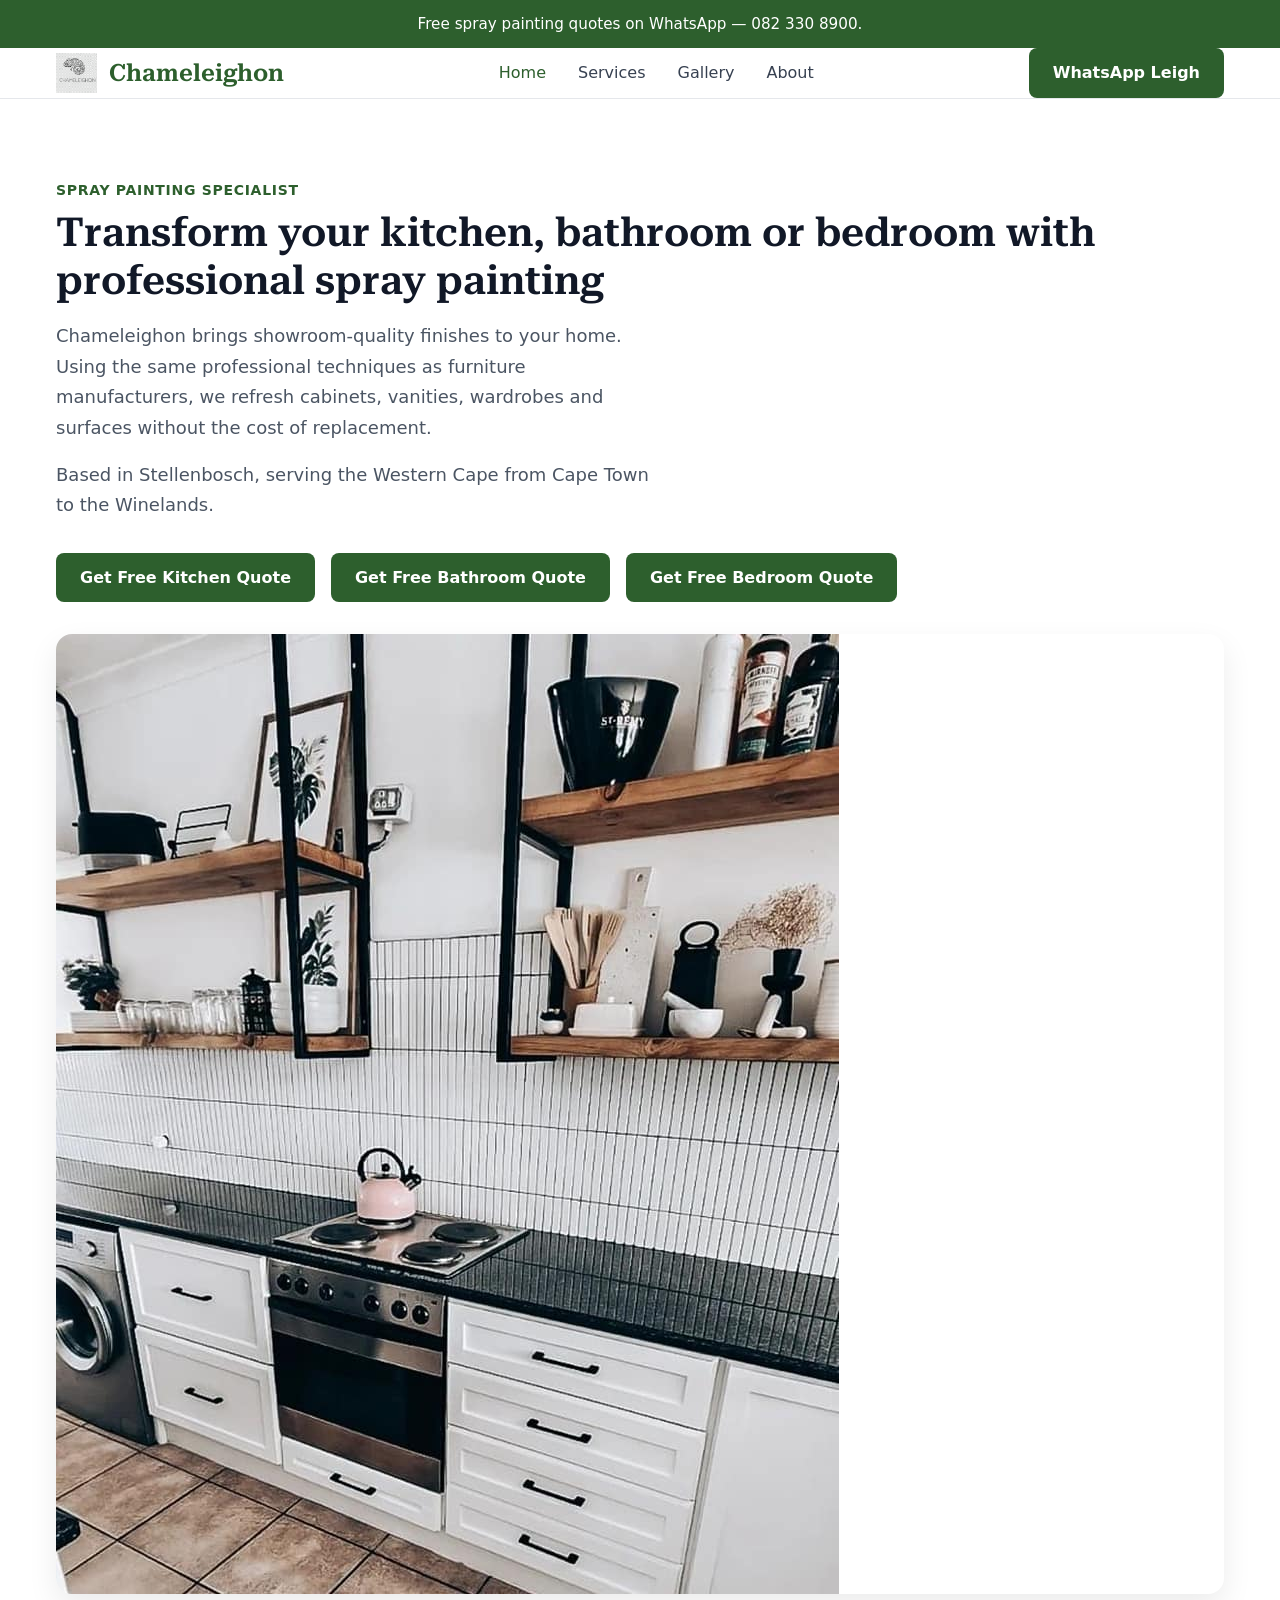
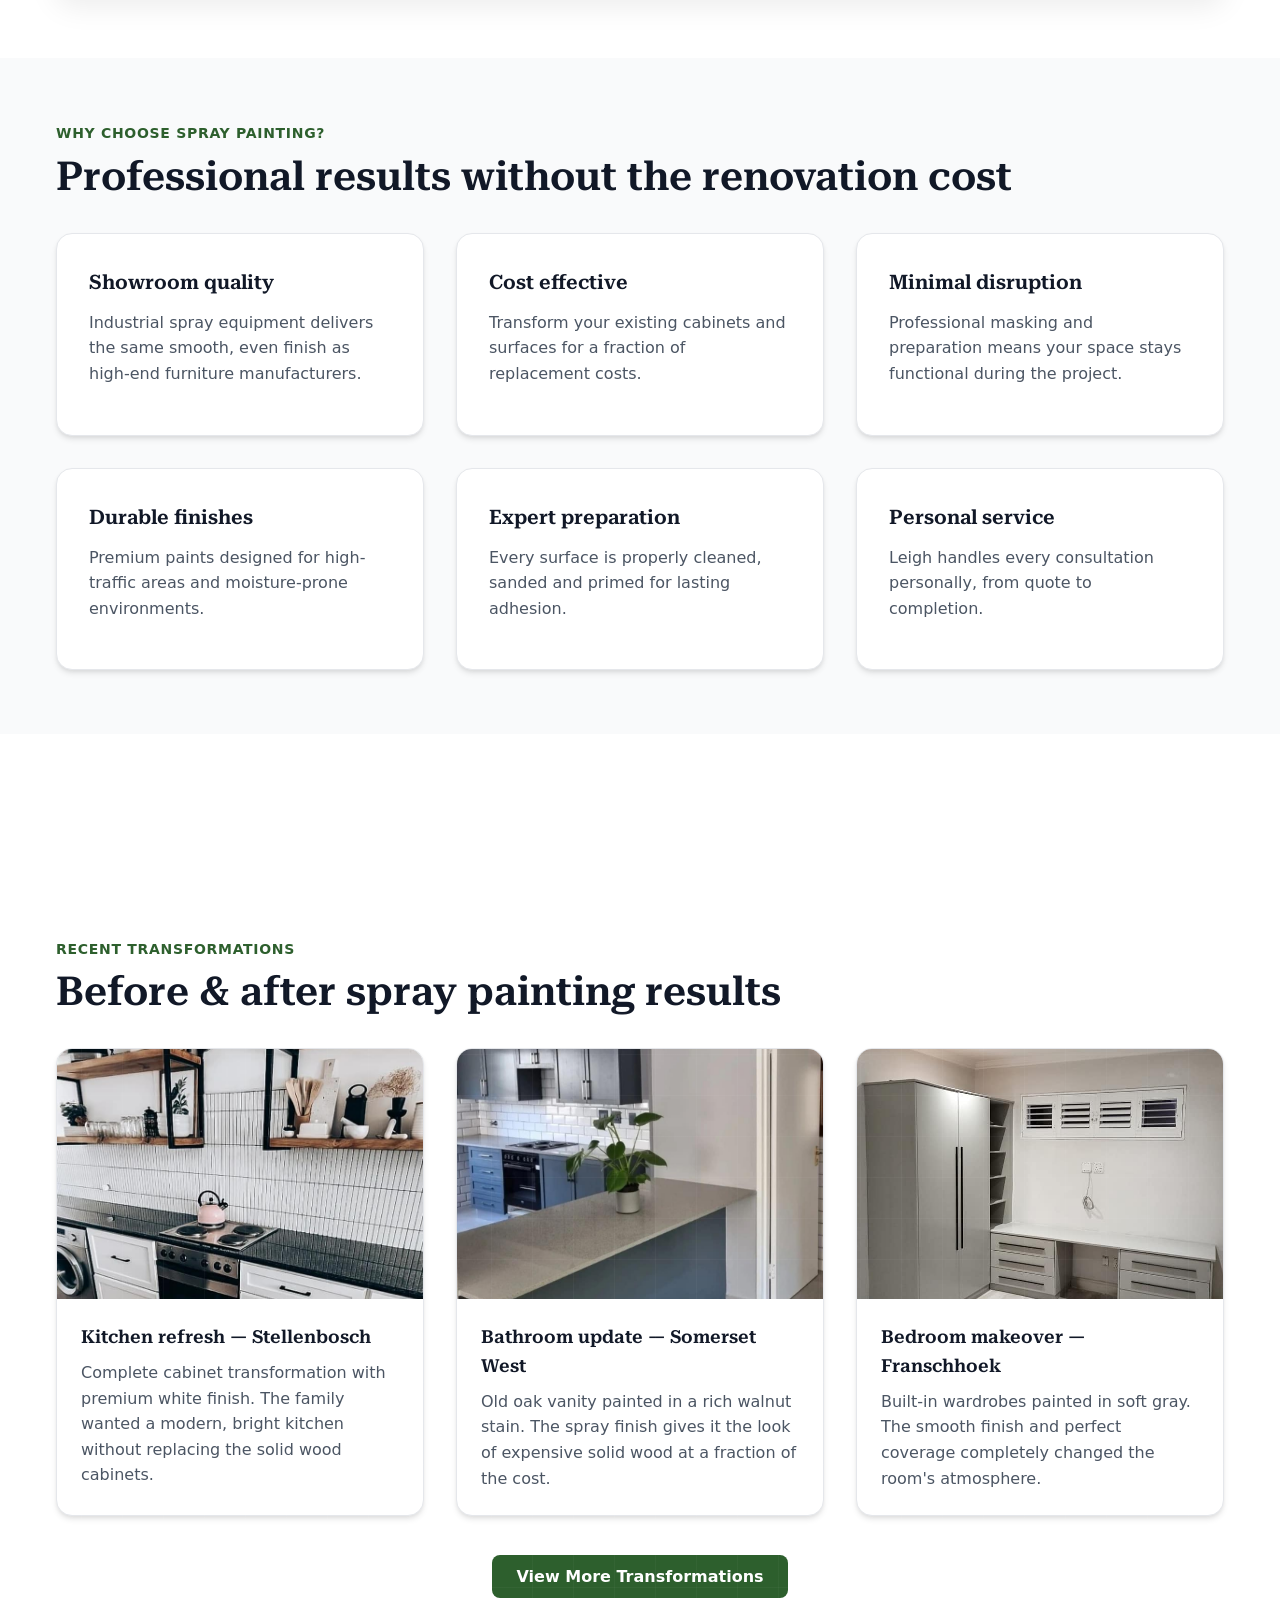
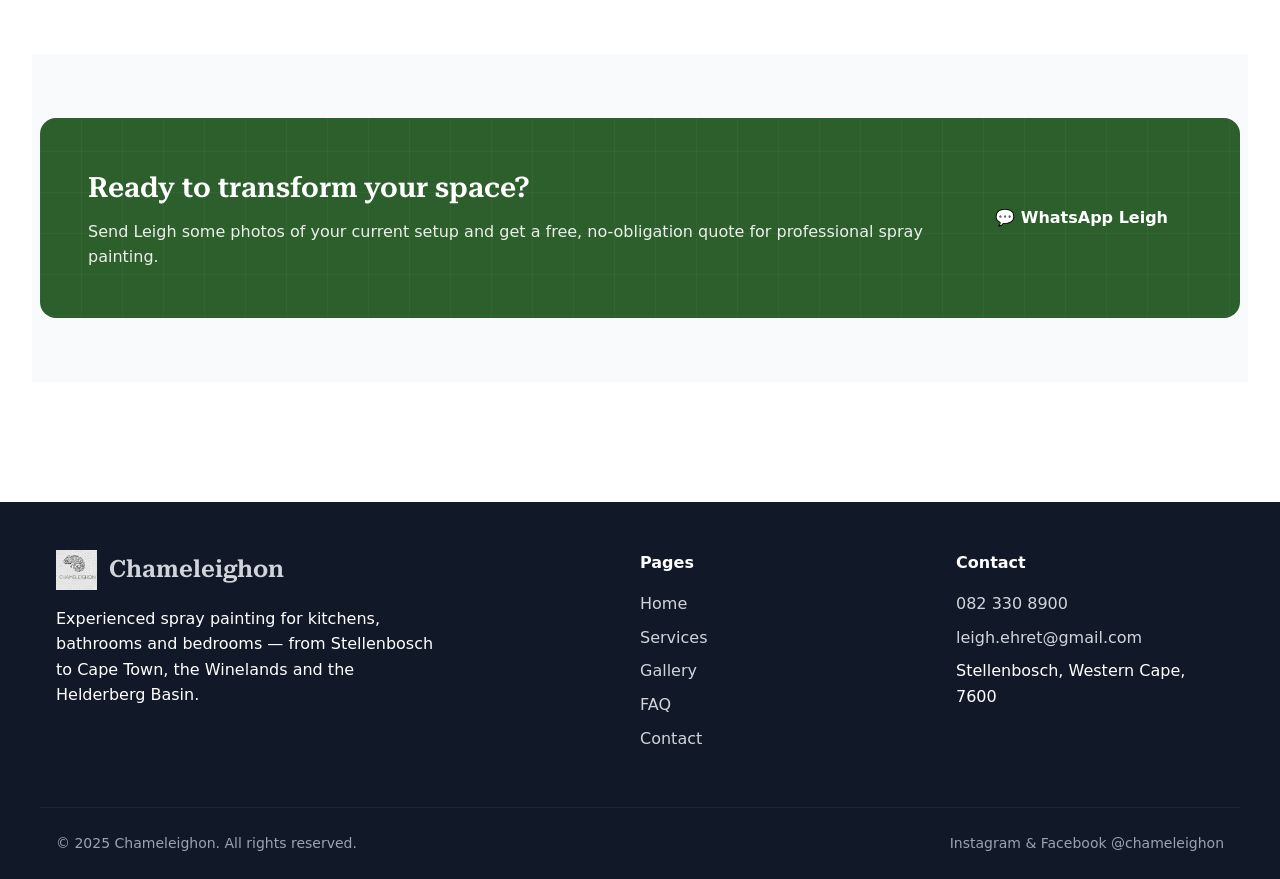
==== index.html @ d3f5f340 "First Commit for the demo site" ====
<!DOCTYPE html>
<html lang="en-ZA">
<head>
  <meta charset="UTF-8">
  <meta name="viewport" content="width=device-width, initial-scale=1.0">
  <title>Chameleighon — Spray Painting for Kitchens, Bathrooms & Bedrooms | Stellenbosch</title>
  <meta name="description" content="Professional spray painting specialist for kitchens, bathrooms and bedrooms. Transform your space with expert finishes across Stellenbosch and the Western Cape. Free quotes available.">
  <link rel="canonical" href="https://www.chameleighon.com/">
  <meta property="og:title" content="Chameleighon — Spray Painting for Kitchens, Bathrooms & Bedrooms | Stellenbosch">
  <meta property="og:description" content="Professional spray painting specialist for kitchens, bathrooms and bedrooms. Transform your space with expert finishes across Stellenbosch and the Western Cape. Free quotes available.">
  <meta property="og:type" content="website">
  <meta property="og:image" content="images/chameleighon.jpg">
  <link rel="preconnect" href="https://fonts.googleapis.com">
  <link rel="preconnect" href="https://fonts.gstatic.com" crossorigin>
  <link href="https://fonts.googleapis.com/css2?family=Roboto+Serif:wght@300;400;500;600&display=swap" rel="stylesheet">
  <link rel="stylesheet" href="css/styles.css">
  <script type="application/ld+json">
  {
    "@context": "https://schema.org",
    "@type": "LocalBusiness",
    "name": "Chameleighon",
    "description": "Professional spray painting specialist for kitchens, bathrooms and bedrooms across Stellenbosch and the Western Cape.",
    "url": "https://www.chameleighon.com",
    "telephone": "+27823308900",
    "email": "leigh.ehret@gmail.com",
    "address": {
      "@type": "PostalAddress",
      "addressLocality": "Stellenbosch",
      "addressRegion": "Western Cape",
      "postalCode": "7600",
      "addressCountry": "ZA"
    },
    "geo": {
      "@type": "GeoCoordinates",
      "latitude": -33.9321,
      "longitude": 18.8602
    },
    "areaServed": ["Stellenbosch", "Cape Town", "Somerset West", "Franschhoek", "Paarl", "Wellington"],
    "serviceType": ["Kitchen Spray Painting", "Bathroom Spray Painting", "Bedroom Spray Painting", "Furniture Refinishing"],
    "priceRange": "$$"
  }
  </script>
</head>
<body>
  <div class="announcement-bar">Free spray painting quotes on WhatsApp — 082 330 8900.</div>
  <header class="site-header">
    <div class="container site-nav">
      <a href="index.html" class="logo-link"><img src="images/chameleighoon-logo.png" alt="Chameleighon logo"><span class="logo-wordmark">Chameleighon</span></a>
      <nav>
        <ul class="nav-links">
          <li><a href="index.html" class="active">Home</a></li>
          <li><a href="services.html">Services</a></li>
          <li><a href="gallery.html">Gallery</a></li>
          <li><a href="about.html">About</a></li>
        </ul>
      </nav>
      <div class="nav-actions"><a href="https://wa.me/27823308900?text=Hi%20Leigh%2C%20I%27d%20like%20a%20free%20quote%20for%20spray%20painting" target="_blank" rel="noopener" class="btn-primary">WhatsApp Leigh</a></div>
    </div>
  </header>
  <main>
    <section class="section" style="padding-top: 80px;">
      <div class="container">
        <div class="section-eyebrow">Spray painting specialist</div>
        <h1 class="section-title">Transform your kitchen, bathroom or bedroom with professional spray painting</h1>
        <p class="section-copy">Chameleighon brings showroom-quality finishes to your home. Using the same professional techniques as furniture manufacturers, we refresh cabinets, vanities, wardrobes and surfaces without the cost of replacement.</p>
        <p class="section-copy">Based in Stellenbosch, serving the Western Cape from Cape Town to the Winelands.</p>
        <div style="display: flex; gap: 1rem; margin-top: 2rem; flex-wrap: wrap;">
          <a href="https://wa.me/27823308900?text=Hi%20Leigh%2C%20I%27d%20like%20a%20free%20quote%20for%20spray%20painting%20my%20kitchen" target="_blank" rel="noopener" class="btn-primary">Get Free Kitchen Quote</a>
          <a href="https://wa.me/27823308900?text=Hi%20Leigh%2C%20I%27d%20like%20a%20free%20quote%20for%20spray%20painting%20my%20bathroom" target="_blank" rel="noopener" class="btn-primary">Get Free Bathroom Quote</a>
          <a href="https://wa.me/27823308900?text=Hi%20Leigh%2C%20I%27d%20like%20a%20free%20quote%20for%20spray%20painting%20my%20bedroom" target="_blank" rel="noopener" class="btn-primary">Get Free Bedroom Quote</a>
        </div>
        <div style="margin-top: 2rem; border-radius: 16px; overflow: hidden; box-shadow: 0 12px 30px rgba(0, 0, 0, 0.08);">
          <img src="images/kitchen.jpg" alt="Kitchen cabinets spray painted by Chameleighon">
        </div>
      </div>
    </section>
    <section class="section" style="background: var(--color-gray-50);">
      <div class="container">
        <div class="section-eyebrow">Why choose spray painting?</div>
        <h2 class="section-title">Professional results without the renovation cost</h2>
        <div class="service-grid">
          <article class="service-card">
            <h3>Showroom quality</h3>
            <p>Industrial spray equipment delivers the same smooth, even finish as high-end furniture manufacturers.</p>
          </article>
          <article class="service-card">
            <h3>Cost effective</h3>
            <p>Transform your existing cabinets and surfaces for a fraction of replacement costs.</p>
          </article>
          <article class="service-card">
            <h3>Minimal disruption</h3>
            <p>Professional masking and preparation means your space stays functional during the project.</p>
          </article>
          <article class="service-card">
            <h3>Durable finishes</h3>
            <p>Premium paints designed for high-traffic areas and moisture-prone environments.</p>
          </article>
          <article class="service-card">
            <h3>Expert preparation</h3>
            <p>Every surface is properly cleaned, sanded and primed for lasting adhesion.</p>
          </article>
          <article class="service-card">
            <h3>Personal service</h3>
            <p>Leigh handles every consultation personally, from quote to completion.</p>
          </article>
        </div>
      </div>
    </section>

      <div
        style="background:linear-gradient(90deg,var(--green-dark) 0%,var(--green) 100%);padding:3.5rem 2rem;position:relative;overflow:hidden;">
        <div
          style="position:absolute;inset:0;background-image:repeating-linear-gradient(0deg,transparent,transparent 40px,rgba(255,255,255,.03) 40px,rgba(255,255,255,.03) 41px),repeating-linear-gradient(90deg,transparent,transparent 40px,rgba(255,255,255,.03) 40px,rgba(255,255,255,.03) 41px);pointer-events:none;">
        </div>
        <div
          style="max-width:var(--max);margin:auto;position:relative;z-index:1;display:flex;align-items:center;gap:2rem;flex-wrap:wrap;">
          <div style="flex:1;min-width:280px;">
            <div
              style="font-family:var(--serif);font-style:italic;font-size:1.1rem;color:rgba(255,255,255,.6);margin-bottom:.25rem;">
              Let us give your property</div>
            <div
              style="font-family:var(--serif);font-size:clamp(2rem,4vw,3.5rem);font-weight:600;color:#fff;line-height:1;letter-spacing:-.02em;">
              THAT NEW LOOK.</div>
          </div>
        </div>
        
    <section class="section">
      <div class="container">
        <div class="section-eyebrow">Recent transformations</div>
        <h2 class="section-title">Before & after spray painting results</h2>
        <div class="gallery-grid">
          <article class="gallery-item">
            <div class="gallery-image">
              <img src="images/kitchen.jpg" alt="Kitchen cabinet spray painting transformation">
            </div>
            <div class="gallery-content">
              <h3>Kitchen refresh — Stellenbosch</h3>
              <p>Complete cabinet transformation with premium white finish. The family wanted a modern, bright kitchen without replacing the solid wood cabinets.</p>
            </div>
          </article>
          <article class="gallery-item">
            <div class="gallery-image">
              <img src="images/after.jpg" alt="Bathroom vanity spray painting transformation">
            </div>
            <div class="gallery-content">
              <h3>Bathroom update — Somerset West</h3>
              <p>Old oak vanity painted in a rich walnut stain. The spray finish gives it the look of expensive solid wood at a fraction of the cost.</p>
            </div>
          </article>
          <article class="gallery-item">
            <div class="gallery-image">
              <img src="images/bedroom.jpg" alt="Bedroom wardrobe spray painting transformation">
            </div>
            <div class="gallery-content">
              <h3>Bedroom makeover — Franschhoek</h3>
              <p>Built-in wardrobes painted in soft gray. The smooth finish and perfect coverage completely changed the room's atmosphere.</p>
            </div>
          </article>
        </div>
        <div style="text-align: center; margin-top: 3rem;">
          <a href="gallery.html" class="btn-primary">View More Transformations</a>
        </div>
      </div>
    </section>
    <section class="section" style="background: var(--color-gray-50);">
      <div class="container cta-banner">
        <div>
          <h2>Ready to transform your space?</h2>
          <p>Send Leigh some photos of your current setup and get a free, no-obligation quote for professional spray painting.</p>
        </div>
        <div>
          <a href="https://wa.me/27823308900?text=Hi%20Leigh%2C%20I%27d%20love%20to%20discuss%20transforming%20my%20space" target="_blank" rel="noopener" class="btn-primary">💬 WhatsApp Leigh</a>
        </div>
      </div>
    </section>
  </main>
  <footer class="footer">
    <div class="footer-inner container">
      <div>
        <a href="index.html" class="logo-link"><img src="images/chameleighoon-logo.png" alt="Chameleighon logo"><span class="logo-wordmark">Chameleighon</span></a>
        <p style="margin-top:1rem;max-width:380px;">Experienced spray painting for kitchens, bathrooms and bedrooms — from Stellenbosch to Cape Town, the Winelands and the Helderberg Basin.</p>
      </div>
      <div>
        <h3>Pages</h3>
        <ul>
          <li><a href="index.html">Home</a></li>
          <li><a href="services.html">Services</a></li>
          <li><a href="gallery.html">Gallery</a></li>
          <li><a href="faq.html">FAQ</a></li>
          <li><a href="contact.html">Contact</a></li>
        </ul>
      </div>
      <div>
        <h3>Contact</h3>
        <ul>
          <li><a href="https://wa.me/27823308900">082 330 8900</a></li>
          <li><a href="mailto:leigh.ehret@gmail.com">leigh.ehret@gmail.com</a></li>
          <li>Stellenbosch, Western Cape, 7600</li>
        </ul>
      </div>
    </div>
    <div class="footer-bottom container">
      <span>© 2025 Chameleighon. All rights reserved.</span>
      <span>Instagram & Facebook @chameleighon</span>
    </div>
  </footer>
</body>
</html>
---- css/styles.css ----
/* ============================================
   CHAMELEIGHON — SPRAY PAINTING SPECIALIST
   ============================================ */
:root {
  --color-primary: #2D5F2D;
  --color-primary-dark: #1A3D1A;
  --color-accent: #8B7355;
  --color-accent-light: #A8906A;
  --color-white: #FFFFFF;
  --color-gray-50: #F9FAFB;
  --color-gray-100: #F3F4F6;
  --color-gray-200: #E5E7EB;
  --color-gray-300: #D1D5DB;
  --color-gray-400: #9CA3AF;
  --color-gray-500: #6B7280;
  --color-gray-600: #4B5563;
  --color-gray-700: #374151;
  --color-gray-800: #1F2937;
  --color-gray-900: #111827;
  --font-serif: 'Roboto Serif', Georgia, serif;
  --font-sans: system-ui, -apple-system, sans-serif;
  --max-width: 1200px;
  --border-radius: 8px;
  --border-radius-lg: 16px;
  --shadow-sm: 0 1px 2px 0 rgba(0, 0, 0, 0.05);
  --shadow-md: 0 4px 6px -1px rgba(0, 0, 0, 0.1), 0 2px 4px -1px rgba(0, 0, 0, 0.06);
  --shadow-lg: 0 10px 15px -3px rgba(0, 0, 0, 0.1), 0 4px 6px -2px rgba(0, 0, 0, 0.05);
}

*, *::before, *::after {
  box-sizing: border-box;
  margin: 0;
  padding: 0;
}

html {
  scroll-behavior: smooth;
}

body {
  font-family: var(--font-sans);
  font-size: 16px;
  line-height: 1.6;
  color: var(--color-gray-800);
  background: var(--color-white);
  overflow-x: hidden;
}

img {
  display: block;
  max-width: 100%;
}

a {
  text-decoration: none;
  color: inherit;
}

/* ========== ANNOUNCEMENT BAR ========== */
.announcement-bar {
  background: var(--color-primary);
  color: var(--color-white);
  text-align: center;
  padding: 0.75rem 1rem;
  font-size: 0.95rem;
  font-weight: 500;
}

/* ========== SITE HEADER ========== */
.site-header {
  background: var(--color-white);
  border-bottom: 1px solid var(--color-gray-200);
  position: sticky;
  top: 0;
  z-index: 100;
}

.site-nav {
  display: flex;
  align-items: center;
  justify-content: space-between;
  padding: 1rem;
  max-width: var(--max-width);
  margin: 0 auto;
}

.logo-link {
  display: flex;
  align-items: center;
  gap: 0.75rem;
  font-size: 1.5rem;
  font-weight: 600;
  color: var(--color-primary);
}

.logo-link img {
  height: 40px;
  width: auto;
}

.logo-wordmark {
  font-family: var(--font-serif);
  font-weight: 600;
}

.nav-links {
  display: flex;
  list-style: none;
  gap: 2rem;
  margin: 0 2rem;
}

.nav-links a {
  color: var(--color-gray-700);
  font-weight: 500;
  transition: color 0.2s;
}

.nav-links a:hover,
.nav-links a.active {
  color: var(--color-primary);
}

.nav-actions {
  display: flex;
  align-items: center;
}

.btn-primary {
  background: var(--color-primary);
  color: var(--color-white);
  padding: 0.75rem 1.5rem;
  border-radius: var(--border-radius);
  font-weight: 600;
  transition: background-color 0.2s;
}

.btn-primary:hover {
  background: var(--color-primary-dark);
}

/* ========== MAIN CONTENT ========== */
.container {
  max-width: var(--max-width);
  margin: 0 auto;
  padding: 0 1rem;
}

.section {
  padding: 4rem 0;
}

.section-eyebrow {
  color: var(--color-primary);
  font-size: 0.875rem;
  font-weight: 600;
  text-transform: uppercase;
  letter-spacing: 0.05em;
  margin-bottom: 0.5rem;
}

.section-title {
  font-family: var(--font-serif);
  font-size: 2.5rem;
  font-weight: 600;
  color: var(--color-gray-900);
  margin-bottom: 1rem;
  line-height: 1.2;
}

.section-copy {
  font-size: 1.125rem;
  color: var(--color-gray-600);
  line-height: 1.7;
  margin-bottom: 1rem;
  max-width: 600px;
}

/* ========== SERVICE GRID ========== */
.service-grid {
  display: grid;
  grid-template-columns: repeat(auto-fit, minmax(300px, 1fr));
  gap: 2rem;
  margin-top: 2rem;
}

.service-card {
  background: var(--color-white);
  padding: 2rem;
  border-radius: var(--border-radius-lg);
  box-shadow: var(--shadow-md);
  border: 1px solid var(--color-gray-200);
}

.service-card h3 {
  font-family: var(--font-serif);
  font-size: 1.25rem;
  font-weight: 600;
  color: var(--color-gray-900);
  margin-bottom: 0.75rem;
}

.service-card p {
  color: var(--color-gray-600);
  line-height: 1.6;
  margin-bottom: 1rem;
}

.service-link {
  color: var(--color-primary);
  font-weight: 500;
  text-decoration: none;
  display: inline-flex;
  align-items: center;
  gap: 0.25rem;
}

.service-link:hover {
  text-decoration: underline;
}

/* ========== GALLERY ========== */
.gallery-grid {
  display: grid;
  grid-template-columns: repeat(auto-fit, minmax(350px, 1fr));
  gap: 2rem;
  margin-top: 2rem;
}

.gallery-item {
  background: var(--color-white);
  border-radius: var(--border-radius-lg);
  box-shadow: var(--shadow-md);
  overflow: hidden;
  border: 1px solid var(--color-gray-200);
}

.gallery-image img {
  width: 100%;
  height: 250px;
  object-fit: cover;
}

.gallery-content {
  padding: 1.5rem;
}

.gallery-content h3 {
  font-family: var(--font-serif);
  font-size: 1.125rem;
  font-weight: 600;
  color: var(--color-gray-900);
  margin-bottom: 0.5rem;
}

.gallery-content p {
  color: var(--color-gray-600);
  line-height: 1.6;
}

/* ========== PROCESS GRID ========== */
.process-grid {
  display: grid;
  grid-template-columns: repeat(auto-fit, minmax(250px, 1fr));
  gap: 2rem;
  margin-top: 2rem;
}

.process-step {
  text-align: center;
  padding: 2rem;
  background: var(--color-gray-50);
  border-radius: var(--border-radius-lg);
}

.process-number {
  width: 3rem;
  height: 3rem;
  background: var(--color-primary);
  color: var(--color-white);
  border-radius: 50%;
  display: flex;
  align-items: center;
  justify-content: center;
  font-size: 1.25rem;
  font-weight: 600;
  margin: 0 auto 1rem;
}

.process-step h3 {
  font-family: var(--font-serif);
  font-size: 1.125rem;
  font-weight: 600;
  color: var(--color-gray-900);
  margin-bottom: 0.75rem;
}

.process-step p {
  color: var(--color-gray-600);
  line-height: 1.6;
}

/* ========== CTA BANNER ========== */
.cta-banner {
  background: var(--color-primary);
  color: var(--color-white);
  padding: 3rem;
  border-radius: var(--border-radius-lg);
  display: grid;
  grid-template-columns: 1fr auto;
  gap: 2rem;
  align-items: center;
}

.cta-banner h2 {
  font-family: var(--font-serif);
  font-size: 1.75rem;
  font-weight: 600;
  margin-bottom: 0.5rem;
}

.cta-banner p {
  color: rgba(255, 255, 255, 0.9);
  margin-bottom: 0;
}

/* ========== FOOTER ========== */
.footer {
  background: var(--color-gray-900);
  color: var(--color-white);
  margin-top: 4rem;
}

.footer-inner {
  display: grid;
  grid-template-columns: 2fr 1fr 1fr;
  gap: 3rem;
  padding: 3rem 1rem;
  max-width: var(--max-width);
  margin: 0 auto;
}

.footer-inner h3 {
  font-size: 1rem;
  font-weight: 600;
  margin-bottom: 1rem;
  color: var(--color-white);
}

.footer-inner ul {
  list-style: none;
}

.footer-inner li {
  margin-bottom: 0.5rem;
}

.footer-inner a {
  color: var(--color-gray-300);
  transition: color 0.2s;
}

.footer-inner a:hover {
  color: var(--color-white);
}

.footer-bottom {
  border-top: 1px solid var(--color-gray-800);
  padding: 1.5rem 1rem;
  display: flex;
  justify-content: space-between;
  align-items: center;
  max-width: var(--max-width);
  margin: 0 auto;
}

.footer-bottom span {
  color: var(--color-gray-400);
  font-size: 0.875rem;
}

/* ========== RESPONSIVE DESIGN ========== */
@media (max-width: 768px) {
  .site-nav {
    flex-direction: column;
    gap: 1rem;
  }

  .nav-links {
    margin: 0;
    justify-content: center;
  }

  .section-title {
    font-size: 2rem;
  }

  .cta-banner {
    grid-template-columns: 1fr;
    text-align: center;
  }

  .footer-inner {
    grid-template-columns: 1fr;
    gap: 2rem;
  }

  .footer-bottom {
    flex-direction: column;
    gap: 1rem;
    text-align: center;
  }
}

@media (max-width: 640px) {
  .nav-links {
    flex-direction: column;
    gap: 1rem;
  }

  .service-grid,
  .gallery-grid,
  .process-grid {
    grid-template-columns: 1fr;
  }

  .section {
    padding: 2rem 0;
  }
}
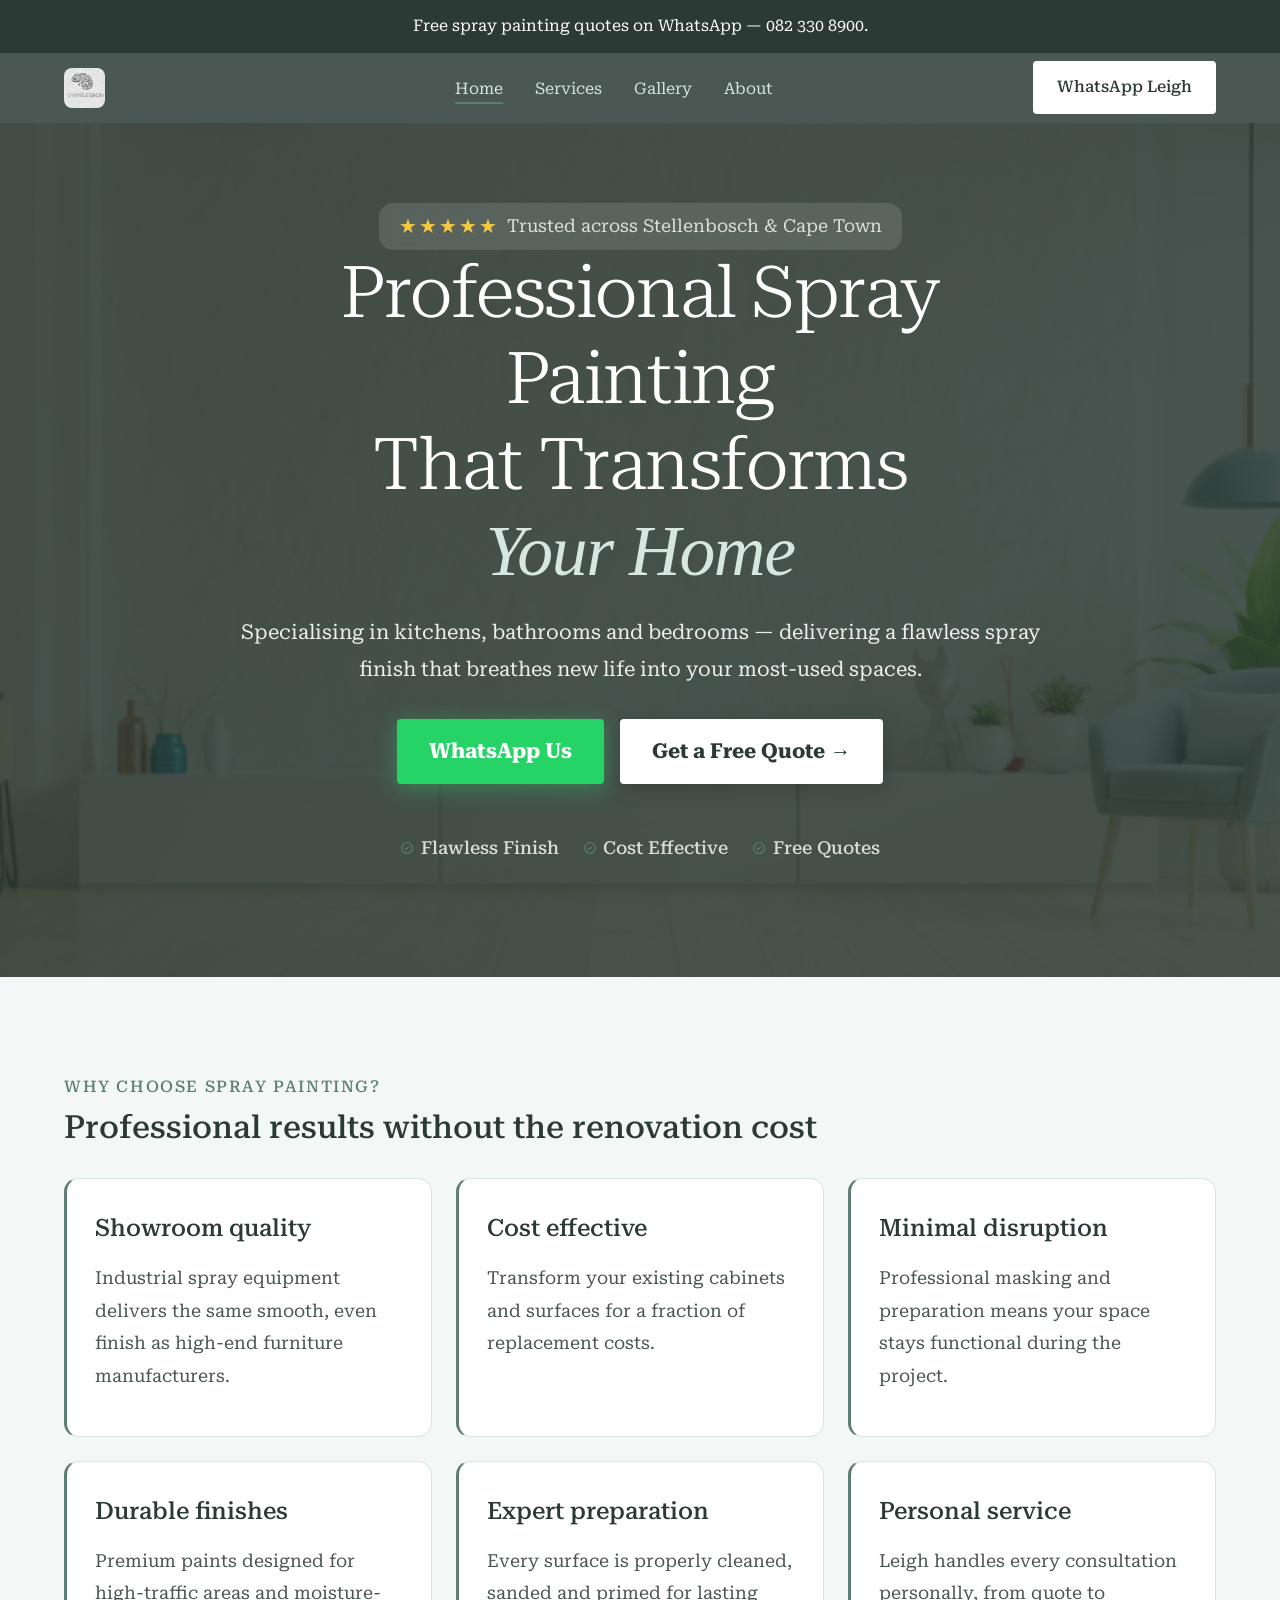
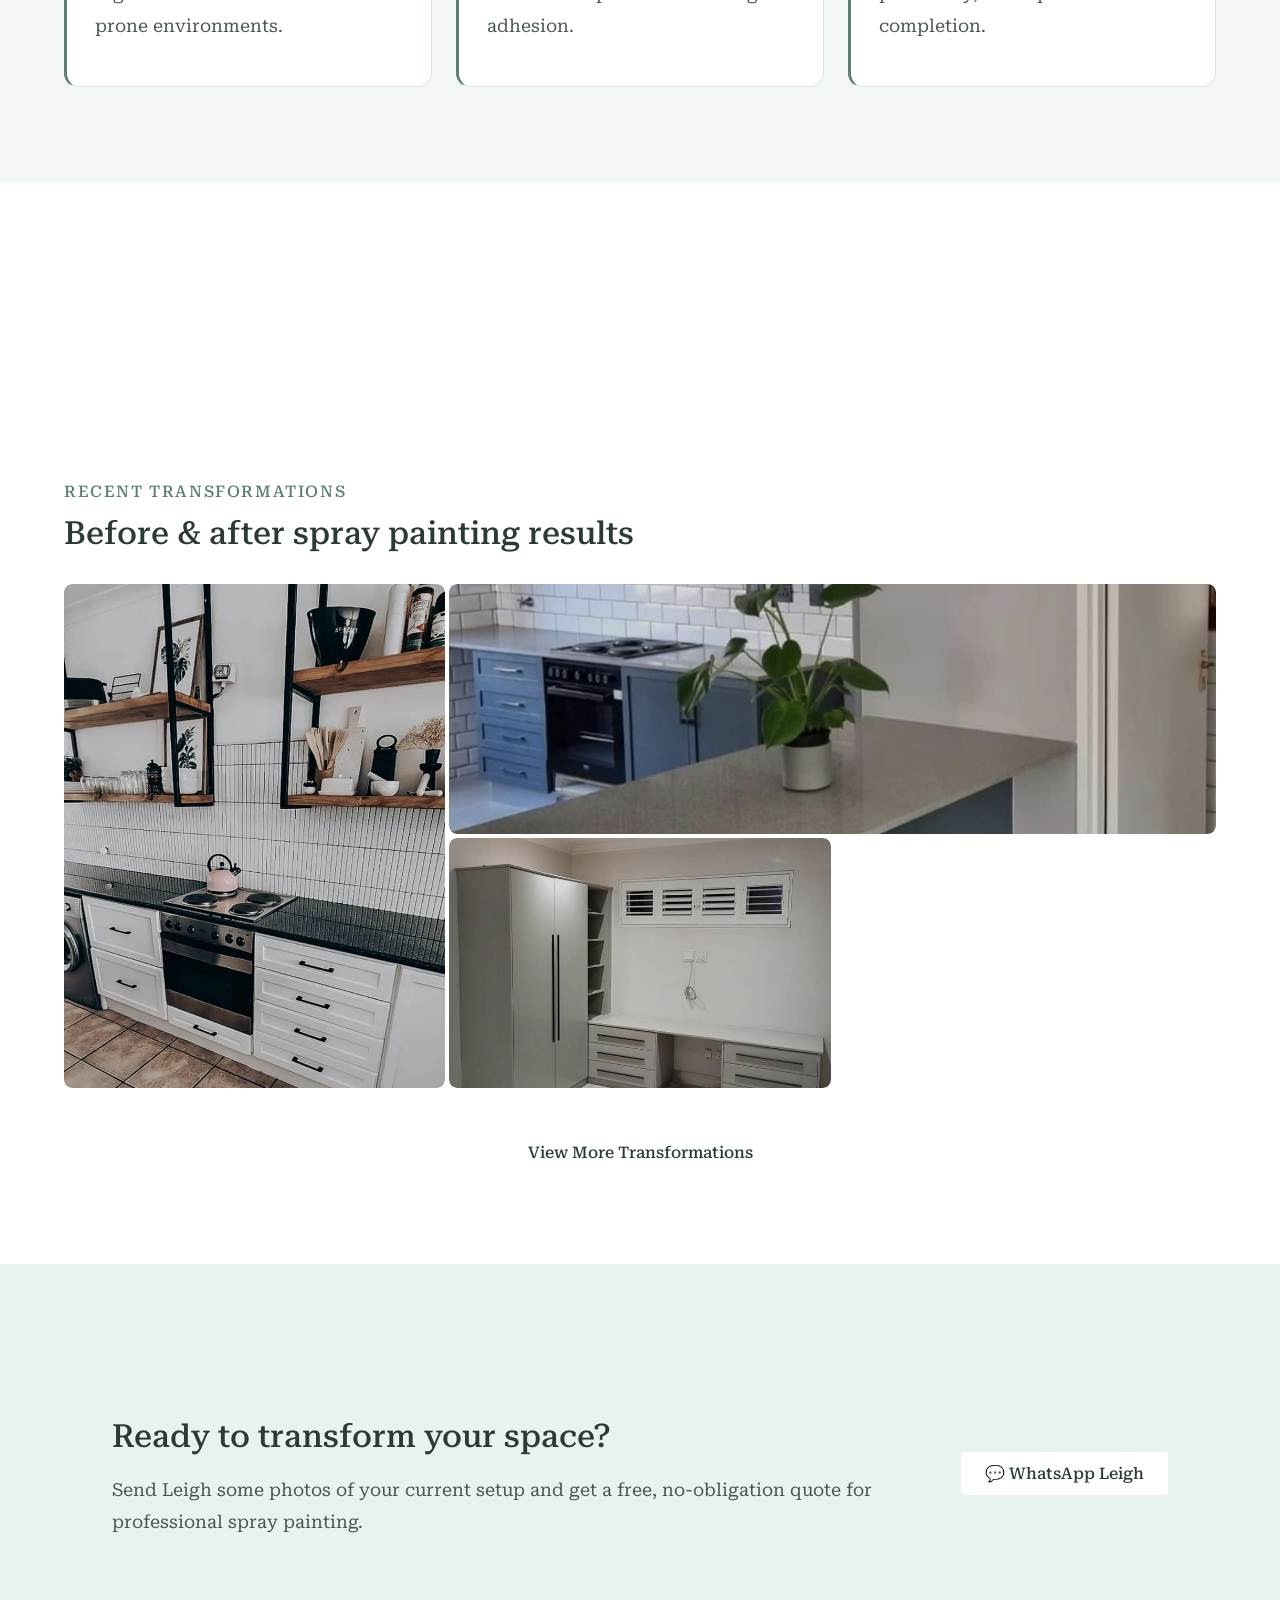
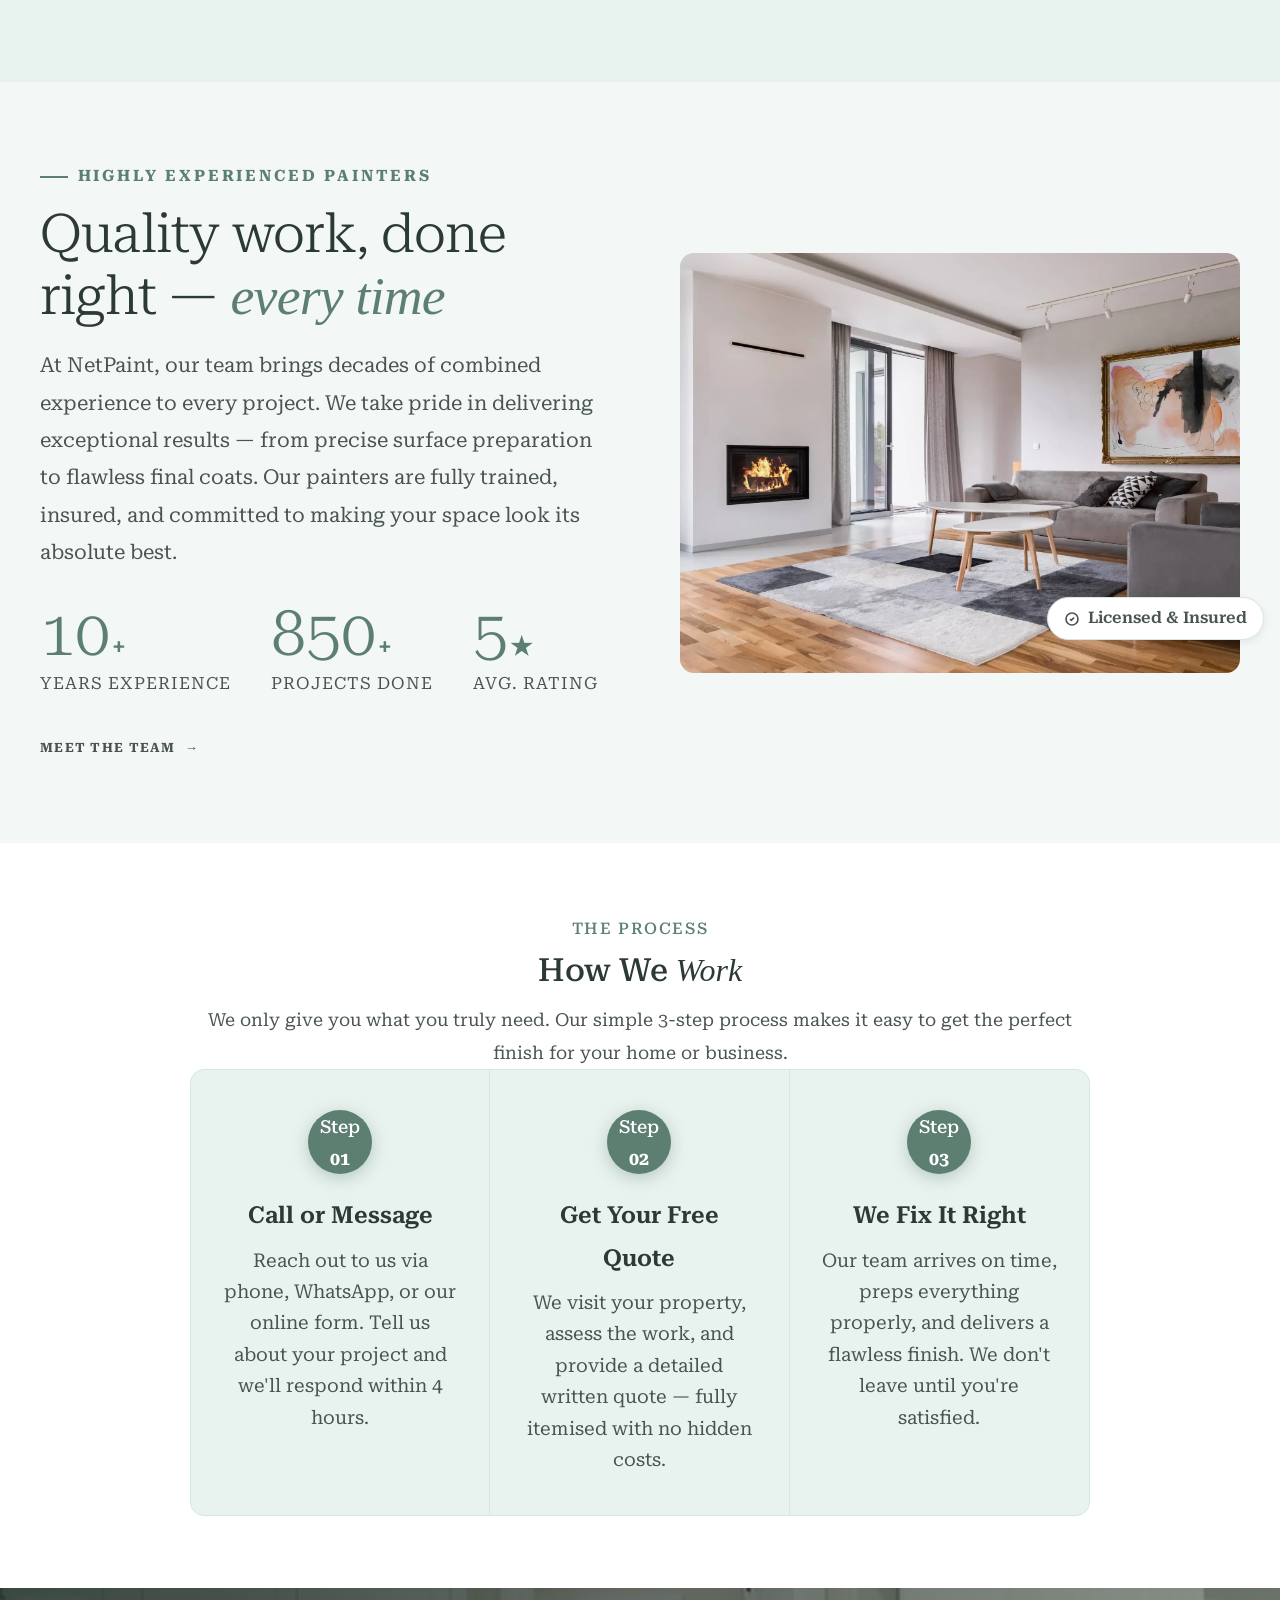
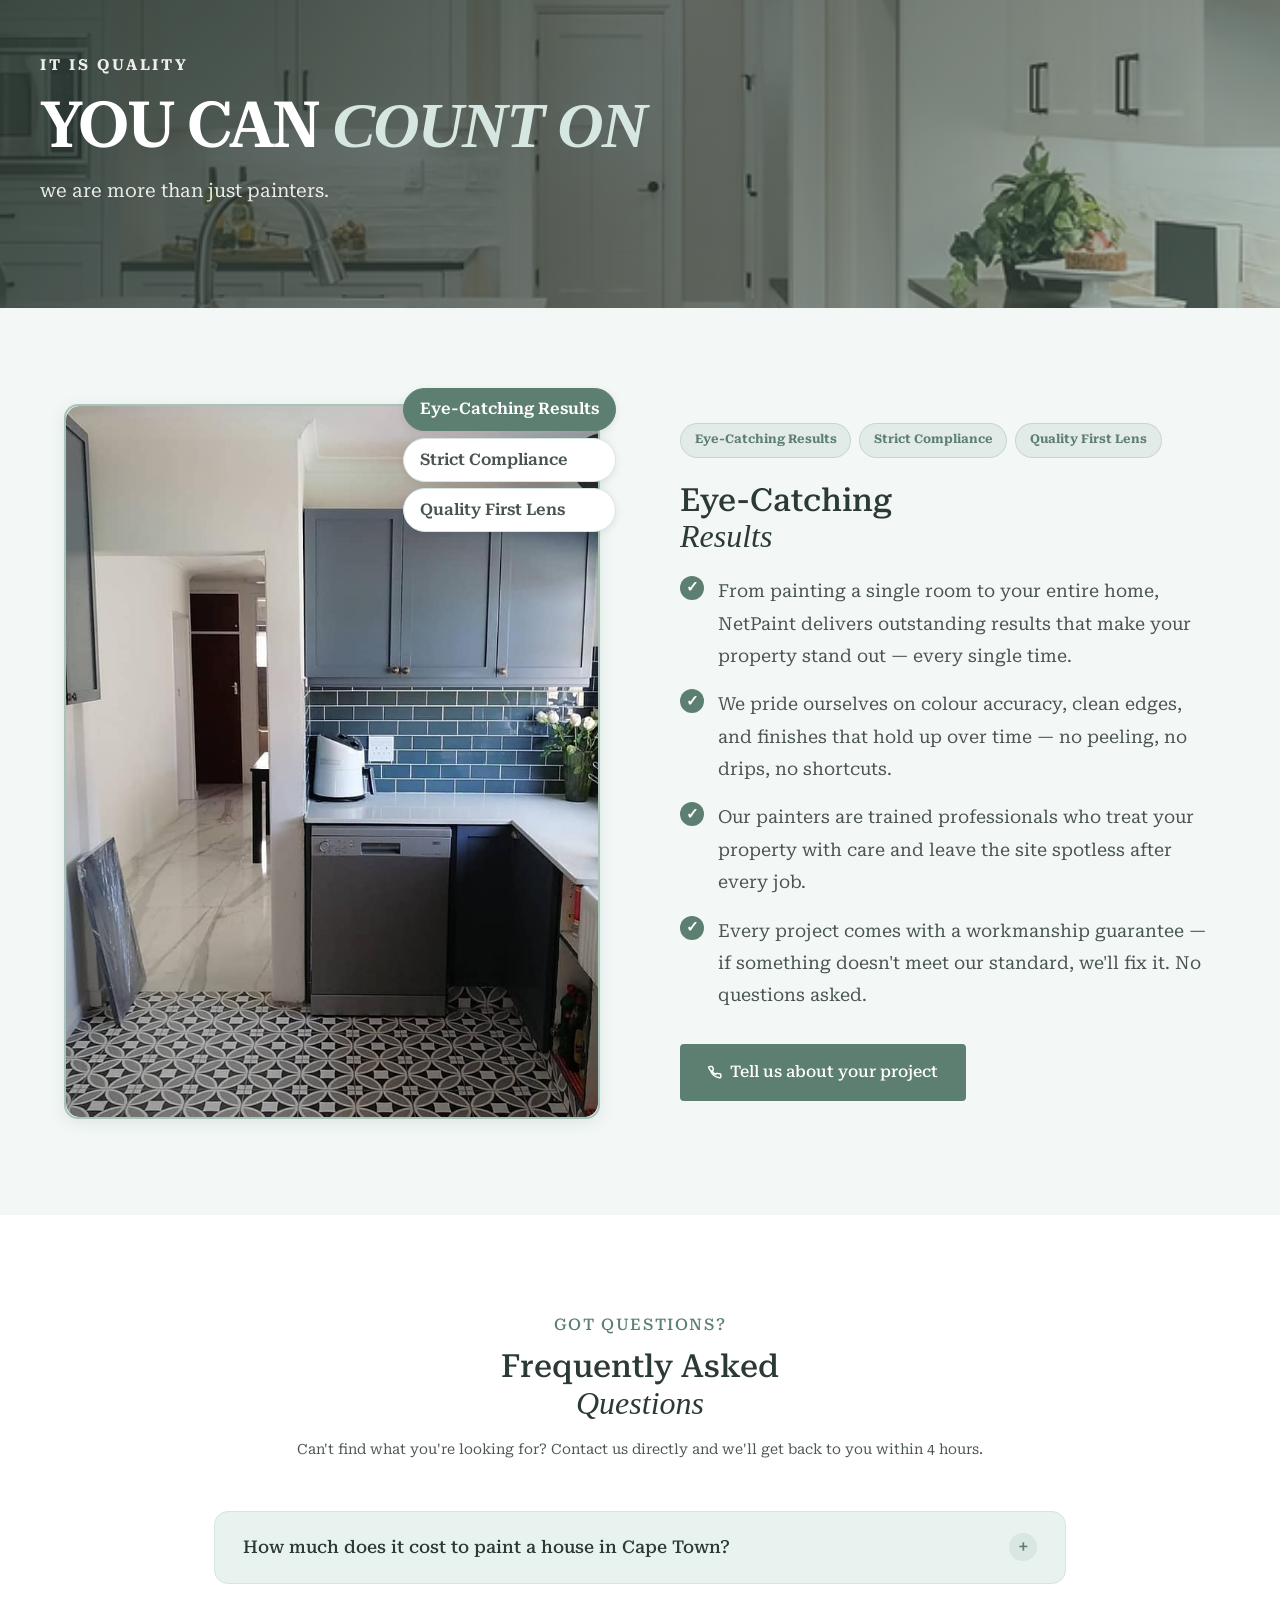
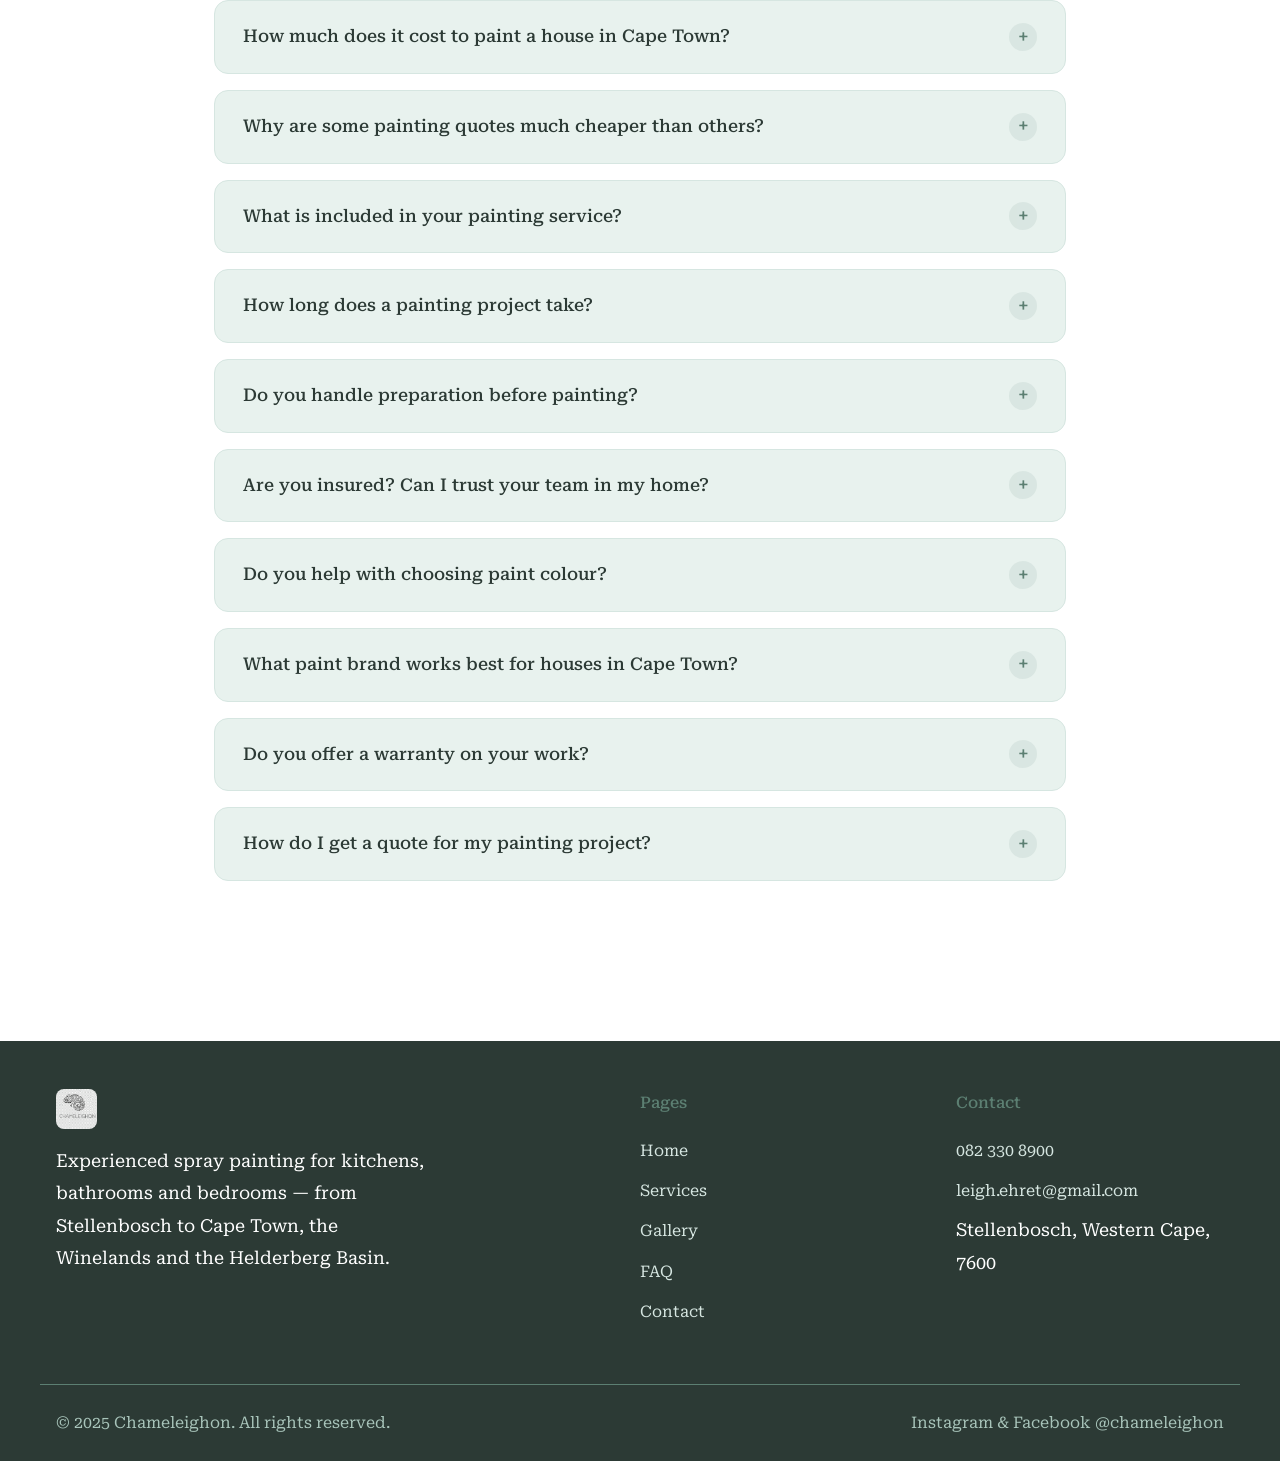
==== commit 29aa91c6: "Updated styles, gallery" ====
--- a/index.html
+++ b/index.html
@@ -45,7 +45,7 @@
   <div class="announcement-bar">Free spray painting quotes on WhatsApp — 082 330 8900.</div>
   <header class="site-header">
     <div class="container site-nav">
-      <a href="index.html" class="logo-link"><img src="images/chameleighoon-logo.png" alt="Chameleighon logo"><span class="logo-wordmark">Chameleighon</span></a>
+      <a href="index.html" class="logo-link"><img src="images/chameleighoon-logo.png" alt="Chameleighon logo"></a>
       <nav>
         <ul class="nav-links">
           <li><a href="index.html" class="active">Home</a></li>
@@ -58,23 +58,44 @@
     </div>
   </header>
   <main>
-    <section class="section" style="padding-top: 80px;">
-      <div class="container">
-        <div class="section-eyebrow">Spray painting specialist</div>
-        <h1 class="section-title">Transform your kitchen, bathroom or bedroom with professional spray painting</h1>
-        <p class="section-copy">Chameleighon brings showroom-quality finishes to your home. Using the same professional techniques as furniture manufacturers, we refresh cabinets, vanities, wardrobes and surfaces without the cost of replacement.</p>
-        <p class="section-copy">Based in Stellenbosch, serving the Western Cape from Cape Town to the Winelands.</p>
-        <div style="display: flex; gap: 1rem; margin-top: 2rem; flex-wrap: wrap;">
-          <a href="https://wa.me/27823308900?text=Hi%20Leigh%2C%20I%27d%20like%20a%20free%20quote%20for%20spray%20painting%20my%20kitchen" target="_blank" rel="noopener" class="btn-primary">Get Free Kitchen Quote</a>
-          <a href="https://wa.me/27823308900?text=Hi%20Leigh%2C%20I%27d%20like%20a%20free%20quote%20for%20spray%20painting%20my%20bathroom" target="_blank" rel="noopener" class="btn-primary">Get Free Bathroom Quote</a>
-          <a href="https://wa.me/27823308900?text=Hi%20Leigh%2C%20I%27d%20like%20a%20free%20quote%20for%20spray%20painting%20my%20bedroom" target="_blank" rel="noopener" class="btn-primary">Get Free Bedroom Quote</a>
-        </div>
-        <div style="margin-top: 2rem; border-radius: 16px; overflow: hidden; box-shadow: 0 12px 30px rgba(0, 0, 0, 0.08);">
-          <img src="images/kitchen.jpg" alt="Kitchen cabinets spray painted by Chameleighon">
+    <section class="hero">
+      <div class="hero-content">
+        <div class="hero-stars">
+          <span class="stars-row">★★★★★</span>
+          <span>Trusted across Stellenbosch & Cape Town</span>
+        </div>
+        
+        <h1>Professional Spray Painting<br>That Transforms<br><em>Your Home</em></h1>
+        
+        <p class="hero-desc">Specialising in kitchens, bathrooms and bedrooms — delivering a flawless spray finish that breathes new life into your most-used spaces.</p>
+        
+        <div class="hero-cta">
+          <div style="display: flex; gap: 1rem; flex-wrap: wrap; justify-content: center;">
+            <a href="https://wa.me/27823308900?text=Hi%20Leigh%2C%20I%27d%20like%20a%20free%20quote" class="btn-hero-whatsapp" target="_blank" rel="noopener">WhatsApp Us</a>
+            <a href="tel:0823308900" class="btn-hero-primary">Get a Free Quote →</a>
+          </div>
+          
+          <div class="hero-badges">
+            <span class="hero-badge-item">
+              <svg viewBox="0 0 24 24" fill="none" stroke="currentColor" stroke-width="2">
+                <path d="M9 12l2 2 4-4m6 2a9 9 0 11-18 0 9 9 0 0118 0z" />
+              </svg> Flawless Finish
+            </span>
+            <span class="hero-badge-item">
+              <svg viewBox="0 0 24 24" fill="none" stroke="currentColor" stroke-width="2">
+                <path d="M9 12l2 2 4-4m6 2a9 9 0 11-18 0 9 9 0 0118 0z" />
+              </svg> Cost Effective
+            </span>
+            <span class="hero-badge-item">
+              <svg viewBox="0 0 24 24" fill="none" stroke="currentColor" stroke-width="2">
+                <path d="M9 12l2 2 4-4m6 2a9 9 0 11-18 0 9 9 0 0118 0z" />
+              </svg> Free Quotes
+            </span>
+          </div>
         </div>
       </div>
     </section>
-    <section class="section" style="background: var(--color-gray-50);">
+    <section class="section" style="background: var(--color-barely);">
       <div class="container">
         <div class="section-eyebrow">Why choose spray painting?</div>
         <h2 class="section-title">Professional results without the renovation cost</h2>
@@ -107,77 +128,257 @@
       </div>
     </section>
 
-      <div
-        style="background:linear-gradient(90deg,var(--green-dark) 0%,var(--green) 100%);padding:3.5rem 2rem;position:relative;overflow:hidden;">
-        <div
-          style="position:absolute;inset:0;background-image:repeating-linear-gradient(0deg,transparent,transparent 40px,rgba(255,255,255,.03) 40px,rgba(255,255,255,.03) 41px),repeating-linear-gradient(90deg,transparent,transparent 40px,rgba(255,255,255,.03) 40px,rgba(255,255,255,.03) 41px);pointer-events:none;">
-        </div>
-        <div
-          style="max-width:var(--max);margin:auto;position:relative;z-index:1;display:flex;align-items:center;gap:2rem;flex-wrap:wrap;">
-          <div style="flex:1;min-width:280px;">
-            <div
-              style="font-family:var(--serif);font-style:italic;font-size:1.1rem;color:rgba(255,255,255,.6);margin-bottom:.25rem;">
-              Let us give your property</div>
-            <div
-              style="font-family:var(--serif);font-size:clamp(2rem,4vw,3.5rem);font-weight:600;color:#fff;line-height:1;letter-spacing:-.02em;">
-              THAT NEW LOOK.</div>
-          </div>
-        </div>
+      <div class="hero-section" style="padding: 3.5rem 2rem; position: relative; overflow: hidden;">
+        <div style="position: absolute; inset: 0; background-image: repeating-linear-gradient(0deg, transparent, transparent 40px, rgba(255,255,255,.03) 40px, rgba(255,255,255,.03) 41px), repeating-linear-gradient(90deg, transparent, transparent 40px, rgba(255,255,255,.03) 40px, rgba(255,255,255,.03) 41px); pointer-events: none;"></div>
+        <div style="max-width: var(--max-width); margin: auto; position: relative; z-index: 1; display: flex; align-items: center; gap: 2rem; flex-wrap: wrap;">
+          <div style="flex: 1; min-width: 280px;">
+            <div style="font-family: var(--font-serif); font-style: italic; font-size: 1.1rem; color: rgba(255,255,255,.6); margin-bottom: .25rem;">Let us give your property</div>
+            <div style="font-family: var(--font-serif); font-size: clamp(2rem, 4vw, 3.5rem); font-weight: 600; color: #fff; line-height: 1; letter-spacing: -.02em;">THAT NEW LOOK.</div>
+          </div>
+        </div>
+      </div>
         
     <section class="section">
       <div class="container">
         <div class="section-eyebrow">Recent transformations</div>
         <h2 class="section-title">Before & after spray painting results</h2>
         <div class="gallery-grid">
-          <article class="gallery-item">
-            <div class="gallery-image">
-              <img src="images/kitchen.jpg" alt="Kitchen cabinet spray painting transformation">
+          <div class="g-cell tall" aria-expanded="false" role="button" tabindex="0">
+            <img src="images/kitchen.jpg" alt="Kitchen cabinets before and after spray painting in Stellenbosch" class="g-fill">
+            <div class="g-overlay">
+              <h3 class="g-title">Kitchen cabinets — Stellenbosch</h3>
+              <p class="g-desc">Complete kitchen cabinet refresh with premium white finish. The family wanted a modern, bright kitchen without replacing the solid wood cabinets.</p>
             </div>
-            <div class="gallery-content">
-              <h3>Kitchen refresh — Stellenbosch</h3>
-              <p>Complete cabinet transformation with premium white finish. The family wanted a modern, bright kitchen without replacing the solid wood cabinets.</p>
+          </div>
+          <div class="g-cell wide" aria-expanded="false" role="button" tabindex="0">
+            <img src="images/after.jpg" alt="Bathroom vanity transformation after spray painting" class="g-fill">
+            <div class="g-overlay">
+              <h3 class="g-title">Bathroom update — Somerset West</h3>
+              <p class="g-desc">Old oak vanity painted in a rich walnut stain. The spray finish gives it the look of expensive solid wood at a fraction of the cost.</p>
             </div>
-          </article>
-          <article class="gallery-item">
-            <div class="gallery-image">
-              <img src="images/after.jpg" alt="Bathroom vanity spray painting transformation">
+          </div>
+          <div class="g-cell" aria-expanded="false" role="button" tabindex="0">
+            <img src="images/bedroom.jpg" alt="Bedroom wardrobe transformation with spray painting" class="g-fill">
+            <div class="g-overlay">
+              <h3 class="g-title">Bedroom makeover — Franschhoek</h3>
+              <p class="g-desc">Built-in wardrobes painted in soft gray. The smooth finish and perfect coverage completely changed the room's atmosphere.</p>
             </div>
-            <div class="gallery-content">
-              <h3>Bathroom update — Somerset West</h3>
-              <p>Old oak vanity painted in a rich walnut stain. The spray finish gives it the look of expensive solid wood at a fraction of the cost.</p>
-            </div>
-          </article>
-          <article class="gallery-item">
-            <div class="gallery-image">
-              <img src="images/bedroom.jpg" alt="Bedroom wardrobe spray painting transformation">
-            </div>
-            <div class="gallery-content">
-              <h3>Bedroom makeover — Franschhoek</h3>
-              <p>Built-in wardrobes painted in soft gray. The smooth finish and perfect coverage completely changed the room's atmosphere.</p>
-            </div>
-          </article>
+          </div>
         </div>
         <div style="text-align: center; margin-top: 3rem;">
           <a href="gallery.html" class="btn-primary">View More Transformations</a>
         </div>
       </div>
     </section>
-    <section class="section" style="background: var(--color-gray-50);">
-      <div class="container cta-banner">
-        <div>
-          <h2>Ready to transform your space?</h2>
-          <p>Send Leigh some photos of your current setup and get a free, no-obligation quote for professional spray painting.</p>
-        </div>
-        <div>
-          <a href="https://wa.me/27823308900?text=Hi%20Leigh%2C%20I%27d%20love%20to%20discuss%20transforming%20my%20space" target="_blank" rel="noopener" class="btn-primary">💬 WhatsApp Leigh</a>
+    <section class="section" style="background: var(--color-foam); padding: 96px 0;">
+      <div class="container">
+        <div class="cta-banner">
+          <div>
+            <h2>Ready to transform your space?</h2>
+            <p>Send Leigh some photos of your current setup and get a free, no-obligation quote for professional spray painting.</p>
+          </div>
+          <div>
+            <a href="https://wa.me/27823308900?text=Hi%20Leigh%2C%20I%27d%20love%20to%20discuss%20transforming%20my%20space" target="_blank" rel="noopener" class="btn-primary">💬 WhatsApp Leigh</a>
+          </div>
         </div>
       </div>
     </section>
+
+      <section class="about-section">
+    <div class="about-inner">
+      <div class="about-text">
+        <div class="about-eyebrow">Highly Experienced Painters</div>
+        <h2 class="about-title">Quality work, done right — <em>every time</em></h2>
+        <p class="about-desc">At NetPaint, our team brings decades of combined experience to every project. We take
+          pride in delivering exceptional results — from precise surface preparation to flawless final coats. Our
+          painters are fully trained, insured, and committed to making your space look its absolute best.</p>
+        <div class="stats-row">
+          <div class="stat-item">
+            <div class="stat-n">10<sup>+</sup></div>
+            <div class="stat-l">Years Experience</div>
+          </div>
+          <div class="stat-item">
+            <div class="stat-n">850<sup>+</sup></div>
+            <div class="stat-l">Projects Done</div>
+          </div>
+          <div class="stat-item">
+            <div class="stat-n">5<sup>★</sup></div>
+            <div class="stat-l">Avg. Rating</div>
+          </div>
+        </div> <a href="about.html" class="meet-link">Meet the Team</a>
+      </div>
+      <div class="about-visual">
+        <div class="about-main-img"> <img src="/images/Modern-Living-Room-Fireplace-CAPE-TOWN.webp"
+            alt="Quality Living Room" style="width:100%;height:100%;object-fit:cover;border-radius:14px;"> </div>
+        <div class="r-tab licensed-float "> <svg viewBox="0 0 24 24" fill="none" stroke="currentColor" stroke-width="2.5">
+            <path d="M9 12l2 2 4-4m6 2a9 9 0 11-18 0 9 9 0 0118 0z" />
+          </svg> Licensed & Insured </div>
+      </div>
+    </div>
+  </section> 
+    <section class="hiw-section">
+    <div class="hiw-inner">
+      <p class="section-eyebrow">The Process</p>
+      <h2 class="section-title">How We <em>Work</em></h2>
+      <p class="section-sub">We only give you what you truly need. Our simple 3-step process makes it easy to get the
+        perfect finish for your home or business.</p>
+      <div class="hiw-steps">
+        <div class="hiw-step">
+          <div class="step-circle"> <span>Step</span> 01 </div>
+          <div class="step-title">Call or Message</div>
+          <p class="step-desc">Reach out to us via phone, WhatsApp, or our online form. Tell us about your project and
+            we'll respond within 4 hours.</p>
+        </div>
+        <div class="hiw-step">
+          <div class="step-circle"> <span>Step</span> 02 </div>
+          <div class="step-title">Get Your Free Quote</div>
+          <p class="step-desc">We visit your property, assess the work, and provide a detailed written quote — fully
+            itemised with no hidden costs.</p>
+        </div>
+        <div class="hiw-step">
+          <div class="step-circle"> <span>Step</span> 03 </div>
+          <div class="step-title">We Fix It Right</div>
+          <p class="step-desc">Our team arrives on time, preps everything properly, and delivers a flawless finish. We
+            don't leave until you're satisfied.</p>
+        </div>
+      </div>
+    </div>
+  </section> <!-- QUALITY BANNER -->
+  <div class="quality-banner">
+    <div class="quality-inner">
+      <div class="quality-text">
+        <div class="quality-label">it is quality</div>
+        <div class="quality-headline">YOU CAN <em>COUNT ON</em></div>
+        <div class="quality-sub">we are more than just painters.</div>
+      </div>
+    </div>
+  </div>
+
+
+  <!-- RESULTS / EYE-CATCHING -->
+  <section class="results-section">
+    <div class="results-inner">
+      <div class="results-visual">
+        <div class="results-img"> <img src="/images/amazing finish.jpg" alt="Quality Results"
+            style="width:100%;height:100%;object-fit:cover;border-radius:14px;"> </div>
+        <div class="results-tabs-float">
+          <div class="r-tab active">Eye-Catching Results</div>
+          <div class="r-tab">Strict Compliance</div>
+          <div class="r-tab">Quality First Lens</div>
+        </div>
+      </div>
+      <div class="results-content">
+        <div class="results-tag-row"> <span class="r-tag">Eye-Catching Results</span> <span class="r-tag">Strict
+            Compliance</span> <span class="r-tag">Quality First Lens</span> </div>
+        <h2 class="section-title" style="text-align:left;margin-bottom:1.25rem;">Eye-Catching<br><em>Results</em></h2>
+        <ul class="results-list">
+          <li> <span class="check-circle">✓</span> <span>From painting a single room to your entire home, NetPaint
+              delivers outstanding results that make your property stand out — every single time.</span> </li>
+          <li> <span class="check-circle">✓</span> <span>We pride ourselves on colour accuracy, clean edges, and
+              finishes that hold up over time — no peeling, no drips, no shortcuts.</span> </li>
+          <li> <span class="check-circle">✓</span> <span>Our painters are trained professionals who treat your property
+              with care and leave the site spotless after every job.</span> </li>
+          <li> <span class="check-circle">✓</span> <span>Every project comes with a workmanship guarantee — if something
+              doesn't meet our standard, we'll fix it. No questions asked.</span> </li>
+        </ul> <a href="https://wa.me/27834561909?text=Hi%20NetPaint%2C%20I%27d%20like%20a%20free%20quote"
+          class="btn-results" target="_blank" rel="noopener"> <svg width="14" height="14" viewBox="0 0 24 24" fill="none"
+            stroke="currentColor" stroke-width="2.5">
+            <path
+              d="M22 16.92v3a2 2 0 01-2.18 2 19.79 19.79 0 01-8.63-3.07A19.5 19.5 0 014.29 9.32 19.79 19.79 0 011.21 4.7 2 2 0 013.22 2.5h3a2 2 0 012 1.72c.127.96.361 1.903.7 2.81a2 2 0 01-.45 2.11L7.09 10a16 16 0 006.29 6.29l.72-1.38a2 2 0 012.11-.45c.907.339 1.85.573 2.81.7A2 2 0 0122 16.92z" />
+          </svg> Tell us about your project </a>
+      </div>
+    </div>
+  </section> <!-- FAQ -->
+  <section class="faq-section">
+    <div class="faq-inner">
+      <div class="faq-header">
+        <p class="section-eyebrow">Got Questions?</p>
+        <h2 class="section-title">Frequently Asked<br><em>Questions</em></h2>
+        <p style="color:var(--text-muted);font-size:.875rem;margin-top:.75rem;">Can't find what you're looking for?
+          Contact us directly and we'll get back to you within 4 hours.</p>
+      </div>
+      <div class="faq-list">
+        <details class="faq">
+          <summary class="faq-q">How much does it cost to paint a house in Cape Town? <span class="faq-chevron">+</span>
+          </summary>
+          <p class="faq-a">Painting costs in Cape Town vary depending on the size of your home, surface condition, paint
+            quality, and number of coats required. A typical 3-bedroom interior starts from R12,000–R18,000 fully
+            inclusive. We always provide a detailed written quote after our free site visit so you know exactly what
+            you're paying for.</p>
+        </details>
+        <details class="faq">
+          <summary class="faq-q">How much does it cost to paint a house in Cape Town? <span class="faq-chevron">+</span>
+          </summary>
+          <p class="faq-a">A standard 3-bedroom house interior takes 3–5 working days. Exterior work and larger homes
+            may take longer. We'll always give you a precise timeline in your written quote so you can plan accordingly.
+          </p>
+        </details>
+        <details class="faq">
+          <summary class="faq-q">Why are some painting quotes much cheaper than others? <span class="faq-chevron">+</span>
+          </summary>
+          <p class="faq-a">Cheaper quotes often mean less preparation work, cheaper paint, fewer coats, or unqualified
+            painters. These shortcuts lead to peeling, discolouration, and costly repaints within 1–2 years. NetPaint
+            uses only Dulux and Plascon premium paints and charges fairly for doing the job right the first time.</p>
+        </details>
+        <details class="faq">
+          <summary class="faq-q">What is included in your painting service? <span class="faq-chevron">+</span></summary>
+          <p class="faq-a">Every NetPaint job includes furniture covering and protection, full surface preparation
+            (sanding, crack filling, priming), 2–3 coats of premium paint, clean-up, and a final walkthrough with you
+            before we leave. Colour consultation is also included free of charge.</p>
+        </details>
+        <details class="faq">
+          <summary class="faq-q">How long does a painting project take? <span class="faq-chevron">+</span></summary>
+          <p class="faq-a">Timeline depends on the size and scope of the job. We provide a firm timeline in every
+            written quote. We never rush — we'd rather take an extra day and deliver a result you'll love for years.</p>
+        </details>
+        <details class="faq">
+          <summary class="faq-q">Do you handle preparation before painting? <span class="faq-chevron">+</span></summary>
+          <p class="faq-a">Yes — surface preparation is the most important part of any paint job and is fully included
+            in every quote. We sand, fill cracks, apply primer, and treat any damp or mould before a single drop of
+            paint goes on the wall.</p>
+        </details>
+        <details class="faq">
+          <summary class="faq-q">Are you insured? Can I trust your team in my home? <span class="faq-chevron">+</span>
+          </summary>
+          <p class="faq-a">Yes. NetPaint is fully insured and all our painters are vetted, trained employees — not day
+            labourers. We're also registered with relevant industry bodies. Your home and belongings are safe in our
+            hands.</p>
+        </details>
+        <details class="faq">
+          <summary class="faq-q">Do you help with choosing paint colour? <span class="faq-chevron">+</span></summary>
+          <p class="faq-a">Absolutely — our certified colour consultants offer a free consultation with every quote.
+            We'll bring swatches, discuss your style and lighting, and help you choose a palette you'll love.</p>
+        </details>
+        <details class="faq">
+          <summary class="faq-q">What paint brand works best for houses in Cape Town? <span class="faq-chevron">+</span>
+          </summary>
+          <p class="faq-a">We primarily use Dulux and Plascon — both are proven for Cape Town's coastal climate. Dulux
+            Weathershield is our go-to for exteriors due to its superior UV and moisture resistance. We'll recommend the
+            right product for your specific application.</p>
+        </details>
+        <details class="faq">
+          <summary class="faq-q">Do you offer a warranty on your work? <span class="faq-chevron">+</span></summary>
+          <p class="faq-a">Yes. All NetPaint work comes with a written workmanship guarantee. Exterior paint jobs using
+            Dulux Weathershield carry a 5-year paint guarantee. If anything fails to meet our standard, we'll come back
+            and fix it.</p>
+        </details>
+        <details class="faq">
+          <summary class="faq-q">How do I get a quote for my painting project? <span class="faq-chevron">+</span>
+          </summary>
+          <p class="faq-a">Simply fill in our online quote form, call us on +27 83 456 1909, or WhatsApp us on +27 83 456
+            1909. We'll visit your property at a time that suits you and provide a fully itemised written quote within
+            24 hours — at no cost and with no obligation.</p>
+        </details>
+      </div>
+    </div>
+  </section>
+
+
   </main>
   <footer class="footer">
     <div class="footer-inner container">
       <div>
-        <a href="index.html" class="logo-link"><img src="images/chameleighoon-logo.png" alt="Chameleighon logo"><span class="logo-wordmark">Chameleighon</span></a>
+        <a href="index.html" class="logo-link"><img src="/images/chameleighoon-logo.png" alt="Chameleighon logo"></a>
         <p style="margin-top:1rem;max-width:380px;">Experienced spray painting for kitchens, bathrooms and bedrooms — from Stellenbosch to Cape Town, the Winelands and the Helderberg Basin.</p>
       </div>
       <div>
@@ -204,5 +405,6 @@
       <span>Instagram & Facebook @chameleighon</span>
     </div>
   </footer>
+  <script src="js/mobile-nav.js"></script>
 </body>
 </html>
--- a/css/styles.css
+++ b/css/styles.css
@@ -1,430 +1,1519 @@
 /* ============================================
    CHAMELEIGHON — SPRAY PAINTING SPECIALIST
+   Cool Sage & Slate Design System
    ============================================ */
 :root {
-  --color-primary: #2D5F2D;
-  --color-primary-dark: #1A3D1A;
-  --color-accent: #8B7355;
-  --color-accent-light: #A8906A;
-  --color-white: #FFFFFF;
-  --color-gray-50: #F9FAFB;
-  --color-gray-100: #F3F4F6;
-  --color-gray-200: #E5E7EB;
-  --color-gray-300: #D1D5DB;
-  --color-gray-400: #9CA3AF;
-  --color-gray-500: #6B7280;
-  --color-gray-600: #4B5563;
-  --color-gray-700: #374151;
-  --color-gray-800: #1F2937;
-  --color-gray-900: #111827;
-  --font-serif: 'Roboto Serif', Georgia, serif;
-  --font-sans: system-ui, -apple-system, sans-serif;
-  --max-width: 1200px;
-  --border-radius: 8px;
-  --border-radius-lg: 16px;
-  --shadow-sm: 0 1px 2px 0 rgba(0, 0, 0, 0.05);
-  --shadow-md: 0 4px 6px -1px rgba(0, 0, 0, 0.1), 0 2px 4px -1px rgba(0, 0, 0, 0.06);
-  --shadow-lg: 0 10px 15px -3px rgba(0, 0, 0, 0.1), 0 4px 6px -2px rgba(0, 0, 0, 0.05);
-}
-
-*, *::before, *::after {
-  box-sizing: border-box;
-  margin: 0;
-  padding: 0;
+    /* DESIGN SYSTEM: Cool Sage & Slate Palette */
+    --color-deep: #2C3A35;
+    --color-sage: #5C7F72;
+    --color-deep-sage: #3A6058;
+    --color-mist: #A8C4BA;
+    --color-jade: #D6E6E1;
+    --color-barely: #F3F8F6;
+    --color-foam: #E8F2EE;
+    --color-white: #FFFFFF;
+    --color-slate: #4A5550;
+    --color-muted: #A8C4BA;
+
+    /* Typography */
+    --font-serif: 'Roboto Serif', Georgia, serif;
+    --font-sans: system-ui, -apple-system, sans-serif;
+
+    /* Layout Expansion[cite: 2] */
+    --max-width: 1200px;
+    --border-radius: 4px;
+    --border-radius-card: 14px;
+    /* Updated to match --r-lg logic[cite: 2] */
+    --border-radius-image: 8px;
+
+    /* Spacing */
+    --section-padding-desktop: 96px;
+    --section-padding-mobile: 56px;
+    --card-padding: 28px;
+    --grid-gap: 24px;
+}
+
+*,
+*::before,
+*::after {
+    box-sizing: border-box;
+    margin: 0;
+    padding: 0;
 }
 
 html {
-  scroll-behavior: smooth;
+    scroll-behavior: smooth;
 }
 
 body {
-  font-family: var(--font-sans);
-  font-size: 16px;
-  line-height: 1.6;
-  color: var(--color-gray-800);
-  background: var(--color-white);
-  overflow-x: hidden;
+    font-family: var(--font-serif);
+    font-size: 18px;
+    line-height: 1.8;
+    color: var(--color-slate);
+    background: var(--color-white);
+    overflow-x: hidden;
 }
 
 img {
-  display: block;
-  max-width: 100%;
+    display: block;
+    max-width: 100%;
+    border-radius: var(--border-radius-image);
 }
 
 a {
-  text-decoration: none;
-  color: inherit;
+    text-decoration: none;
+    color: inherit;
 }
 
 /* ========== ANNOUNCEMENT BAR ========== */
 .announcement-bar {
-  background: var(--color-primary);
-  color: var(--color-white);
-  text-align: center;
-  padding: 0.75rem 1rem;
-  font-size: 0.95rem;
-  font-weight: 500;
+    background: var(--color-deep);
+    color: var(--color-white);
+    text-align: center;
+    padding: 0.75rem 1rem;
+    font-size: 16px;
+    font-weight: 400;
 }
 
 /* ========== SITE HEADER ========== */
+/* Frosted Glass Enhancement[cite: 2] */
 .site-header {
-  background: var(--color-white);
-  border-bottom: 1px solid var(--color-gray-200);
-  position: sticky;
-  top: 0;
-  z-index: 100;
+    background: rgba(44, 58, 53, 0.85);
+    /* Semi-transparent variant of --color-deep */
+    backdrop-filter: blur(14px);
+    -webkit-backdrop-filter: blur(14px);
+    border-bottom: none;
+    position: sticky;
+    top: 0;
+    z-index: 100;
 }
 
 .site-nav {
-  display: flex;
-  align-items: center;
-  justify-content: space-between;
-  padding: 1rem;
-  max-width: var(--max-width);
-  margin: 0 auto;
+    display: flex;
+    align-items: center;
+    justify-content: space-between;
+    padding: 1rem 1.5rem;
+    max-width: var(--max-width);
+    margin: 0 auto;
+    height: 70px;
 }
 
 .logo-link {
-  display: flex;
-  align-items: center;
-  gap: 0.75rem;
-  font-size: 1.5rem;
-  font-weight: 600;
-  color: var(--color-primary);
+    display: flex;
+    align-items: center;
+    gap: 0.75rem;
+    font-size: 1.5rem;
+    font-weight: 600;
+    font-family: var(--font-serif);
+    min-width: 130px;
 }
 
 .logo-link img {
-  height: 40px;
-  width: auto;
-}
-
-.logo-wordmark {
-  font-family: var(--font-serif);
-  font-weight: 600;
-}
+    height: 40px;
+    width: auto;
+}
+
 
 .nav-links {
-  display: flex;
-  list-style: none;
-  gap: 2rem;
-  margin: 0 2rem;
-}
-
+    display: flex;
+    list-style: none;
+    gap: 2rem;
+    margin: 0 2rem;
+}
+
+/* Sophisticated Hover Animation[cite: 2] */
 .nav-links a {
-  color: var(--color-gray-700);
-  font-weight: 500;
-  transition: color 0.2s;
+    color: var(--color-jade);
+    font-weight: 400;
+    font-size: 16px;
+    transition: color 0.2s ease;
+    position: relative;
+    padding-bottom: 4px;
+}
+
+.nav-links a::after {
+    content: '';
+    position: absolute;
+    bottom: -2px;
+    left: 0;
+    right: 0;
+    height: 2px;
+    background: var(--color-sage);
+    transform: scaleX(0);
+    transition: transform 0.2s ease;
+}
+
+.nav-links a:hover::after,
+.nav-links a.active::after {
+    transform: scaleX(1);
 }
 
 .nav-links a:hover,
 .nav-links a.active {
-  color: var(--color-primary);
+    color: var(--color-jade);
 }
 
 .nav-actions {
-  display: flex;
-  align-items: center;
+    display: flex;
+    align-items: center;
 }
 
 .btn-primary {
-  background: var(--color-primary);
-  color: var(--color-white);
-  padding: 0.75rem 1.5rem;
-  border-radius: var(--border-radius);
-  font-weight: 600;
-  transition: background-color 0.2s;
+    background: var(--color-white);
+    color: var(--color-deep);
+    padding: 12px 24px;
+    border-radius: var(--border-radius);
+    font-weight: 500;
+    font-size: 16px;
+    font-family: var(--font-serif);
+    border: none;
+    cursor: pointer;
+    transition: background-color 0.2s ease;
 }
 
 .btn-primary:hover {
-  background: var(--color-primary-dark);
+    background: var(--color-jade);
+}
+
+.btn-secondary {
+    background: transparent;
+    color: var(--color-sage);
+    padding: 14px 30px;
+    border-radius: var(--border-radius);
+    font-weight: 500;
+    font-size: 16px;
+    font-family: var(--font-serif);
+    border: 1.5px solid var(--color-sage);
+    cursor: pointer;
+    transition: background-color 0.2s ease, color 0.2s ease;
+}
+
+.btn-secondary:hover {
+    background: var(--color-sage);
+    color: var(--color-white);
 }
 
 /* ========== MAIN CONTENT ========== */
 .container {
-  max-width: var(--max-width);
-  margin: 0 auto;
-  padding: 0 1rem;
+    max-width: var(--max-width);
+    margin: 0 auto;
+    padding: 0 24px;
 }
 
 .section {
-  padding: 4rem 0;
+    padding: var(--section-padding-desktop) 0;
 }
 
 .section-eyebrow {
-  color: var(--color-primary);
-  font-size: 0.875rem;
-  font-weight: 600;
-  text-transform: uppercase;
-  letter-spacing: 0.05em;
-  margin-bottom: 0.5rem;
+    color: var(--color-sage);
+    font-size: 16px;
+    font-weight: 500;
+    text-transform: uppercase;
+    letter-spacing: 0.1em;
+    margin-bottom: 0.5rem;
+    font-family: var(--font-serif);
 }
 
 .section-title {
-  font-family: var(--font-serif);
-  font-size: 2.5rem;
-  font-weight: 600;
-  color: var(--color-gray-900);
-  margin-bottom: 1rem;
-  line-height: 1.2;
+    font-family: var(--font-serif);
+    font-size: 32px;
+    font-weight: 500;
+    color: var(--color-deep);
+    margin-bottom: 1rem;
+    line-height: 1.15;
 }
 
 .section-copy {
-  font-size: 1.125rem;
-  color: var(--color-gray-600);
-  line-height: 1.7;
-  margin-bottom: 1rem;
-  max-width: 600px;
+    font-size: 18px;
+    color: var(--color-slate);
+    line-height: 1.8;
+    margin-bottom: 1rem;
+    max-width: 600px;
+    font-family: var(--font-serif);
 }
 
 /* ========== SERVICE GRID ========== */
 .service-grid {
-  display: grid;
-  grid-template-columns: repeat(auto-fit, minmax(300px, 1fr));
-  gap: 2rem;
-  margin-top: 2rem;
+    display: grid;
+    grid-template-columns: repeat(auto-fit, minmax(300px, 1fr));
+    gap: var(--grid-gap);
+    margin-top: 2rem;
 }
 
 .service-card {
-  background: var(--color-white);
-  padding: 2rem;
-  border-radius: var(--border-radius-lg);
-  box-shadow: var(--shadow-md);
-  border: 1px solid var(--color-gray-200);
+    background: var(--color-white);
+    padding: var(--card-padding);
+    border-radius: var(--border-radius-card);
+    border: 0.5px solid var(--color-jade);
+    border-left: 3px solid var(--color-sage);
 }
 
 .service-card h3 {
-  font-family: var(--font-serif);
-  font-size: 1.25rem;
-  font-weight: 600;
-  color: var(--color-gray-900);
-  margin-bottom: 0.75rem;
+    font-family: var(--font-serif);
+    font-size: 24px;
+    font-weight: 500;
+    color: var(--color-deep);
+    margin-bottom: 0.75rem;
 }
 
 .service-card p {
-  color: var(--color-gray-600);
-  line-height: 1.6;
-  margin-bottom: 1rem;
+    color: var(--color-slate);
+    line-height: 1.8;
+    margin-bottom: 1rem;
+    font-size: 18px;
+    font-family: var(--font-serif);
 }
 
 .service-link {
-  color: var(--color-primary);
-  font-weight: 500;
-  text-decoration: none;
-  display: inline-flex;
-  align-items: center;
-  gap: 0.25rem;
+    color: var(--color-sage);
+    font-weight: 500;
+    text-decoration: none;
+    display: inline-flex;
+    align-items: center;
+    gap: 0.25rem;
+    font-size: 16px;
 }
 
 .service-link:hover {
-  text-decoration: underline;
-}
-
-/* ========== GALLERY ========== */
+    color: var(--color-deep-sage);
+}
+
+/* ========== INTERACTIVE GALLERY[cite: 1, 2] ========== */
 .gallery-grid {
-  display: grid;
-  grid-template-columns: repeat(auto-fit, minmax(350px, 1fr));
-  gap: 2rem;
-  margin-top: 2rem;
-}
-
-.gallery-item {
-  background: var(--color-white);
-  border-radius: var(--border-radius-lg);
-  box-shadow: var(--shadow-md);
-  overflow: hidden;
-  border: 1px solid var(--color-gray-200);
-}
-
-.gallery-image img {
-  width: 100%;
-  height: 250px;
-  object-fit: cover;
-}
-
-.gallery-content {
-  padding: 1.5rem;
-}
-
-.gallery-content h3 {
-  font-family: var(--font-serif);
-  font-size: 1.125rem;
-  font-weight: 600;
-  color: var(--color-gray-900);
-  margin-bottom: 0.5rem;
-}
-
-.gallery-content p {
-  color: var(--color-gray-600);
-  line-height: 1.6;
+    display: grid;
+    grid-template-columns: repeat(3, 1fr);
+    grid-template-rows: 250px 250px;
+    gap: 4px;
+    margin-top: 2rem;
+}
+
+.g-cell {
+    position: relative;
+    overflow: hidden;
+    cursor: pointer;
+    border-radius: 8px;
+}
+
+.g-cell.wide {
+    grid-column: span 2;
+}
+
+.g-cell.tall {
+    grid-row: span 2;
+}
+
+.g-fill {
+    width: 100%;
+    height: 100%;
+    object-fit: cover;
+    transition: transform 0.5s ease, filter 0.5s ease;
+    filter: brightness(0.85);
+    display: block;
+}
+
+.g-overlay {
+    position: absolute;
+    inset: 0;
+    display: flex;
+    flex-direction: column;
+    justify-content: flex-end;
+    padding: 1.5rem;
+    background: linear-gradient(to top, rgba(44, 58, 53, 0.95) 0%, rgba(44, 58, 53, 0.4) 60%, transparent 100%);
+    opacity: 0;
+    transition: opacity 0.4s ease;
+}
+
+/* Refactored Interactive Logic[cite: 2] */
+.g-cell:hover .g-overlay {
+    opacity: 1;
+}
+
+.g-cell:hover .g-fill {
+    transform: scale(1.05);
+    filter: brightness(0.6);
+}
+
+.g-title {
+    font-family: var(--font-serif);
+    color: var(--color-white);
+    font-size: 1.25rem;
+    font-weight: 500;
+    margin: 0;
+}
+
+.g-desc {
+    color: var(--color-jade);
+    font-size: 1rem;
+    margin: 0.25rem 0 0;
 }
 
 /* ========== PROCESS GRID ========== */
 .process-grid {
-  display: grid;
-  grid-template-columns: repeat(auto-fit, minmax(250px, 1fr));
-  gap: 2rem;
-  margin-top: 2rem;
+    display: grid;
+    grid-template-columns: repeat(auto-fit, minmax(250px, 1fr));
+    gap: var(--grid-gap);
+    margin-top: 2rem;
 }
 
 .process-step {
-  text-align: center;
-  padding: 2rem;
-  background: var(--color-gray-50);
-  border-radius: var(--border-radius-lg);
+    text-align: center;
+    padding: 2rem;
+    background: var(--color-barely);
+    border-radius: var(--border-radius-card);
 }
 
 .process-number {
-  width: 3rem;
-  height: 3rem;
-  background: var(--color-primary);
-  color: var(--color-white);
-  border-radius: 50%;
-  display: flex;
-  align-items: center;
-  justify-content: center;
-  font-size: 1.25rem;
-  font-weight: 600;
-  margin: 0 auto 1rem;
+    width: 3rem;
+    height: 3rem;
+    background: var(--color-sage);
+    color: var(--color-white);
+    border-radius: 50%;
+    display: flex;
+    align-items: center;
+    justify-content: center;
+    font-size: 1.25rem;
+    font-weight: 600;
+    margin: 0 auto 1rem;
+    font-family: var(--font-serif);
 }
 
 .process-step h3 {
-  font-family: var(--font-serif);
-  font-size: 1.125rem;
-  font-weight: 600;
-  color: var(--color-gray-900);
-  margin-bottom: 0.75rem;
+    font-family: var(--font-serif);
+    font-size: 24px;
+    font-weight: 500;
+    color: var(--color-deep);
+    margin-bottom: 0.75rem;
 }
 
 .process-step p {
-  color: var(--color-gray-600);
-  line-height: 1.6;
+    color: var(--color-slate);
+    line-height: 1.8;
+    font-size: 18px;
+    font-family: var(--font-serif);
 }
 
 /* ========== CTA BANNER ========== */
 .cta-banner {
-  background: var(--color-primary);
-  color: var(--color-white);
-  padding: 3rem;
-  border-radius: var(--border-radius-lg);
-  display: grid;
-  grid-template-columns: 1fr auto;
-  gap: 2rem;
-  align-items: center;
+    background: var(--color-foam);
+    color: var(--color-deep);
+    padding: 3rem;
+    border-radius: var(--border-radius-card);
+    display: grid;
+    grid-template-columns: 1fr auto;
+    gap: 2rem;
+    align-items: center;
 }
 
 .cta-banner h2 {
-  font-family: var(--font-serif);
-  font-size: 1.75rem;
-  font-weight: 600;
-  margin-bottom: 0.5rem;
+    font-family: var(--font-serif);
+    font-size: 32px;
+    font-weight: 500;
+    margin-bottom: 0.5rem;
+    color: var(--color-deep);
 }
 
 .cta-banner p {
-  color: rgba(255, 255, 255, 0.9);
-  margin-bottom: 0;
+    color: var(--color-slate);
+    margin-bottom: 0;
+    font-size: 18px;
 }
 
 /* ========== FOOTER ========== */
 .footer {
-  background: var(--color-gray-900);
-  color: var(--color-white);
-  margin-top: 4rem;
+    background: var(--color-deep);
+    color: var(--color-white);
+    margin-top: 4rem;
 }
 
 .footer-inner {
-  display: grid;
-  grid-template-columns: 2fr 1fr 1fr;
-  gap: 3rem;
-  padding: 3rem 1rem;
-  max-width: var(--max-width);
-  margin: 0 auto;
+    display: grid;
+    grid-template-columns: 2fr 1fr 1fr;
+    gap: 3rem;
+    padding: 3rem 1rem;
+    max-width: var(--max-width);
+    margin: 0 auto;
 }
 
 .footer-inner h3 {
-  font-size: 1rem;
-  font-weight: 600;
-  margin-bottom: 1rem;
-  color: var(--color-white);
+    font-size: 16px;
+    font-weight: 500;
+    margin-bottom: 1rem;
+    color: var(--color-sage);
+    font-family: var(--font-serif);
 }
 
 .footer-inner ul {
-  list-style: none;
+    list-style: none;
 }
 
 .footer-inner li {
-  margin-bottom: 0.5rem;
+    margin-bottom: 0.5rem;
 }
 
 .footer-inner a {
-  color: var(--color-gray-300);
-  transition: color 0.2s;
+    color: var(--color-jade);
+    transition: color 0.2s ease;
+    font-size: 16px;
+    font-family: var(--font-serif);
 }
 
 .footer-inner a:hover {
-  color: var(--color-white);
+    color: var(--color-white);
 }
 
 .footer-bottom {
-  border-top: 1px solid var(--color-gray-800);
-  padding: 1.5rem 1rem;
-  display: flex;
-  justify-content: space-between;
-  align-items: center;
-  max-width: var(--max-width);
-  margin: 0 auto;
+    border-top: 1px solid var(--color-sage);
+    padding: 1.5rem 1rem;
+    display: flex;
+    justify-content: space-between;
+    align-items: center;
+    max-width: var(--max-width);
+    margin: 0 auto;
 }
 
 .footer-bottom span {
-  color: var(--color-gray-400);
-  font-size: 0.875rem;
+    color: var(--color-muted);
+    font-size: 16px;
+    font-family: var(--font-serif);
+}
+
+/* ========== FLOATING ANIMATIONS[cite: 2] ========== */
+@keyframes slideInFromRight {
+    from {
+        transform: translateX(100%);
+        opacity: 0;
+    }
+
+    to {
+        transform: translateX(0);
+        opacity: 1;
+    }
+}
+
+.u-floating-badge {
+    background: var(--color-white);
+    border: 1px solid var(--color-jade);
+    border-radius: 999px;
+    padding: 0.4rem 1rem;
+    font-size: 16px;
+    font-weight: 600;
+    color: var(--color-sage);
+    box-shadow: 0 2px 8px rgba(44, 58, 53, 0.08);
+    display: inline-block;
+    white-space: nowrap;
+    animation: slideInFromRight 1s ease-out forwards;
+}
+
+/* ========== STANDARDIZED ACCORDIONS[cite: 2] ========== */
+details.faq-item {
+    background: var(--color-barely);
+    border: 1px solid var(--color-jade);
+    border-radius: var(--border-radius-card);
+    overflow: hidden;
+    margin-bottom: 0.75rem;
+    transition: all 0.25s ease;
+}
+
+details.faq-item[open] {
+    border-color: var(--color-sage);
+    box-shadow: 0 4px 20px rgba(92, 127, 114, 0.1);
+}
+
+summary.faq-toggle {
+    padding: 1.1rem 1.5rem;
+    display: flex;
+    align-items: center;
+    justify-content: space-between;
+    cursor: pointer;
+    list-style: none;
+    font-weight: 600;
+    color: var(--color-deep);
+}
+
+summary.faq-toggle::-webkit-details-marker {
+    display: none;
+}
+
+.faq-icon {
+    width: 28px;
+    height: 28px;
+    border-radius: 50%;
+    background: rgba(92, 127, 114, 0.1);
+    display: flex;
+    align-items: center;
+    justify-content: center;
+    color: var(--color-sage);
+    transition: all 0.3s ease;
+}
+
+details.faq-item[open] .faq-icon {
+    background: var(--color-sage);
+    color: var(--color-white);
+    transform: rotate(45deg);
+    /* Chevron rotation logic */
+}
+
+.faq-content {
+    padding: 0 1.5rem 1.1rem;
+    color: var(--color-slate);
+    border-top: 1px solid var(--color-jade);
+    padding-top: 0.875rem;
+}
+
+/* ========== MOBILE STICKY CTA[cite: 2] ========== */
+.sticky-cta {
+    position: fixed;
+    bottom: 0;
+    left: 0;
+    right: 0;
+    background: var(--color-white);
+    border-top: 1px solid var(--color-jade);
+    box-shadow: 0 -4px 20px rgba(44, 58, 53, 0.12);
+    padding: 0.6rem;
+    display: none;
+    /* Hidden by default */
+    gap: 0.5rem;
+    z-index: 1000;
+}
+
+.sticky-cta-btn {
+    flex: 1;
+    display: flex;
+    align-items: center;
+    justify-content: center;
+    padding: 0.75rem 0.5rem;
+    border-radius: var(--border-radius);
+    font-size: 15px;
+    font-weight: 700;
+    text-align: center;
+}
+
+.sticky-cta-btn.primary {
+    background: var(--color-sage);
+    color: var(--color-white);
+}
+
+.sticky-cta-btn.whatsapp {
+    background: #25D366;
+    color: var(--color-white);
 }
 
 /* ========== RESPONSIVE DESIGN ========== */
 @media (max-width: 768px) {
-  .site-nav {
+    :root {
+        --section-padding-desktop: 56px;
+    }
+
+    .site-nav {
+        flex-direction: column;
+        gap: 1rem;
+        height: auto;
+    }
+
+    .nav-links {
+        margin: 0;
+        justify-content: center;
+        gap: 1.5rem;
+    }
+
+    .section-title {
+        font-size: 28px;
+    }
+
+    .container {
+        padding: 0 24px;
+    }
+
+    .cta-banner {
+        grid-template-columns: 1fr;
+        text-align: center;
+    }
+
+    .footer-inner {
+        grid-template-columns: 1fr;
+        gap: 2rem;
+    }
+
+    .footer-bottom {
+        flex-direction: column;
+        gap: 1rem;
+        text-align: center;
+    }
+}
+
+@media (max-width: 600px) {
+
+    /* Sticky CTA display constraint[cite: 2] */
+    .sticky-cta {
+        display: flex;
+    }
+
+    .nav-links {
+        flex-direction: column;
+        gap: 1rem;
+    }
+
+    .service-grid,
+    .gallery-grid,
+    .process-grid {
+        grid-template-columns: 1fr;
+    }
+
+    .section {
+        padding: var(--section-padding-mobile) 0;
+    }
+
+    .section-title {
+        font-size: 24px;
+    }
+
+    .cta-banner {
+        padding: 2rem;
+    }
+
+    .cta-banner h2 {
+        font-size: 24px;
+    }
+}
+
+/* ========== HERO SECTION ========== */
+.hero {
+    position: relative;
+    overflow: hidden;
+    min-height: 580px;
+    display: flex;
+    align-items: center;
+    background: url('/images/wall-painting.png') center/cover no-repeat;
+}
+
+.hero::before {
+    content: '';
+    position: absolute;
+    inset: 0;
+    background: rgba(44, 58, 53, 0.85);
+    z-index: 1;
+}
+
+.hero-content {
+    position: relative;
+    z-index: 2;
+    max-width: min(900px, 80%);
+    width: 100%;
+    margin: 0 auto;
+    padding: 5rem 2rem;
+    display: flex;
+    flex-direction: column;
+    justify-content: center;
+    text-align: center;
+    align-items: center;
+}
+
+.hero-stars {
+    display: flex;
+    align-items: center;
+    gap: .5rem;
+    margin-bottom: 1.25rem;
+    font-size: 1.12rem;
+    color: rgba(255, 255, 255, .8);
+    background: rgba(255, 255, 255, 0.12);
+    backdrop-filter: blur(8px);
+    -webkit-backdrop-filter: blur(8px);
+    border-radius: 14px;
+    margin: 0 auto;
+    padding: .35rem 1.25rem;
+}
+
+.stars-row {
+    color: #F5C842;
+    letter-spacing: 2px;
+    font-size: 1.26rem;
+}
+
+.hero h1 {
+    font-family: var(--font-serif);
+    font-size: clamp(3.36rem, 5.6vw, 5.04rem);
+    font-weight: 300;
+    color: #fff;
+    line-height: 1.2;
+    letter-spacing: -.02em;
+    margin-bottom: 1.25rem;
+}
+
+.hero h1 em {
+    font-style: italic;
+    color: var(--color-jade);
+}
+
+.hero-desc {
+    font-size: 1.295rem;
+    color: rgba(255, 255, 255, .9);
+    line-height: 1.75;
+    max-width: 900px;
+    width: 100%;
+    margin: 0 auto 2rem;
+}
+
+.hero-cta {
+    display: flex;
+    flex-direction: column;
+    gap: .75rem;
+    align-items: center;
+}
+
+.btn-hero-primary {
+    background: var(--color-white);
+    color: var(--color-deep);
+    padding: .85rem 2rem;
+    border-radius: 4px;
+    font-weight: 700;
+    font-size: 1.295rem;
+    display: inline-flex;
+    align-items: center;
+    gap: .5rem;
+    transition: background .2s, transform .15s, box-shadow .2s;
+    box-shadow: 0 4px 20px rgba(0, 0, 0, .2);
+}
+
+.btn-hero-primary:hover {
+    background: var(--color-jade);
+    transform: translateY(-2px);
+}
+
+.btn-hero-whatsapp {
+    background: #25D366;
+    color: #fff;
+    padding: .85rem 2rem;
+    border-radius: 4px;
+    font-weight: 700;
+    font-size: 1.325rem;
+    display: inline-flex;
+    align-items: center;
+    gap: .5rem;
+    transition: background .2s, transform .15s, box-shadow .2s;
+    box-shadow: 0 4px 20px rgba(37, 211, 102, .4);
+}
+
+.btn-hero-whatsapp:hover {
+    background: #1FAD56;
+    transform: translateY(-2px);
+}
+
+.hero-badges {
+    display: flex;
+    gap: 1.5rem;
+    margin-top: .25rem;
+    padding: 2rem .25rem;
+}
+
+.hero-badge-item {
+    display: flex;
+    align-items: center;
+    gap: .4rem;
+    font-size: 1.125rem;
+    color: rgba(255, 255, 255, .8);
+    font-weight: 500;
+}
+
+.hero-badge-item svg {
+    width: 14px;
+    height: 14px;
+    color: var(--color-sage);
+    flex-shrink: 0;
+}
+
+/* Accessibility Enforcement[cite: 1] */
+body,
+p,
+span,
+div,
+button,
+label,
+input,
+textarea,
+select {
+    font-size: clamp(18px, 1.2vw, 20px);
+}
+
+button,
+label,
+nav a {
+    font-size: 18px;
+}
+
+/* ============================================
+   EXTRACTED UI SECTIONS FROM index.css
+   Includes: About, How It Works, and Quality Banner
+   ============================================ */
+
+/* ========== ABOUT / STATS SECTION ========== */
+.about-section {
+    padding: 5rem 2rem;
+    background: var(--color-barely);
+    /* Mapped to Sage & Slate palette */
+}
+
+.about-inner {
+    max-width: var(--max-width);
+    margin: auto;
+    display: grid;
+    grid-template-columns: 1fr 1fr;
+    gap: 5rem;
+    align-items: center;
+}
+
+.about-eyebrow {
+    font-size: .98rem;
+    font-weight: 700;
+    letter-spacing: .18em;
+    text-transform: uppercase;
+    color: var(--color-sage);
+    margin-bottom: .75rem;
+    display: flex;
+    align-items: center;
+    gap: .6rem;
+}
+
+.about-eyebrow::before {
+    content: '';
+    width: 28px;
+    height: 2px;
+    background: var(--color-sage);
+}
+
+.about-title {
+    font-family: var(--font-serif);
+    font-size: clamp(2.8rem, 4.2vw, 3.85rem);
+    font-weight: 300;
+    color: var(--color-deep);
+    line-height: 1.15;
+    margin-bottom: 1.25rem;
+    letter-spacing: -.015em;
+}
+
+.about-title em {
+    font-style: italic;
+    color: var(--color-sage);
+}
+
+.about-desc {
+    font-size: 1.295rem;
+    color: var(--color-slate);
+    line-height: 1.8;
+    margin-bottom: 2rem;
+}
+
+.stats-row {
+    display: flex;
+    gap: 2.5rem;
+    margin-bottom: 2rem;
+}
+
+.stat-n {
+    font-family: var(--font-serif);
+    font-size: 3.92rem;
+    font-weight: 300;
+    color: var(--color-sage);
+    line-height: 1;
+    display: flex;
+    align-items: baseline;
+    gap: .1rem;
+}
+
+.stat-n sup {
+    font-size: 1.54rem;
+    font-weight: 600;
+}
+
+.stat-l {
+    font-size: 1.05rem;
+    color: var(--color-slate);
+    letter-spacing: .06em;
+    text-transform: uppercase;
+    margin-top: .15rem;
+}
+
+.meet-link {
+    display: inline-flex;
+    align-items: center;
+    gap: .6rem;
+    font-size: .8rem;
+    font-weight: 700;
+    letter-spacing: .1em;
+    text-transform: uppercase;
+    color: var(--green);
+    transition: gap .25s;
+}
+
+.meet-link::after {
+    content: '→';
+    transition: transform .25s;
+}
+
+.meet-link:hover {
+    gap: 1rem;
+}
+
+/* Right image */
+.about-visual {
+    position: relative;
+}
+
+.about-main-img {
+    width: 100%;
+    border-radius: var(--r-lg);
+    aspect-ratio: 4/3;
+    overflow: hidden;
+    position: relative;
+    box-shadow: var(--shadow-lg);
+}
+
+.about-img-placeholder {
+    width: 100%;
+    height: 100%;
+    background: linear-gradient(135deg, #0F3D0F 0%, #1A5C1A 40%, #3D7A35 100%);
+    position: relative;
+}
+
+.about-img-placeholder::after {
+    content: '🏡';
+    position: absolute;
+    inset: 0;
+    display: flex;
+    align-items: center;
+    justify-content: center;
+    font-size: 5.6rem;
+    opacity: .2;
+}
+
+.licensed-float {
+    position: absolute;
+    right: -1.5rem;
+    bottom: 2rem;
+    background: var(--green);
+    color: #fff;
+    font-size: 1.05rem;
+    font-weight: 700;
+    padding: .65rem 1.25rem;
+    border-radius: var(--r-lg);
+    display: flex;
+    align-items: center;
+    gap: .5rem;
+    box-shadow: 0 8px 24px rgba(26, 92, 26, .4);
+}
+
+.licensed-float svg {
+    width: 16px;
+    height: 16px;
+}
+
+/* ========== HOW IT WORKS (HIW) SECTION ========== */
+.hiw-section {
+    padding: 4.5rem 2rem;
+    background: var(--color-white);
+}
+
+.hiw-inner {
+    max-width: 900px;
+    margin: auto;
+    text-align: center;
+}
+
+.hiw-steps {
+    display: grid;
+    grid-template-columns: repeat(3, 1fr);
+    gap: 0;
+    position: relative;
+    background: var(--color-foam);
+    border: 1px solid var(--color-jade);
+    border-radius: var(--border-radius-card);
+    overflow: hidden;
+}
+
+.hiw-step {
+    padding: 2.5rem 2rem;
+    border-right: 1px solid var(--color-jade);
+    text-align: center;
+    position: relative;
+}
+
+.hiw-step:last-child {
+    border-right: none;
+}
+
+.step-circle {
+    width: 60px;
+    height: 60px;
+    border-radius: 50%;
+    background: var(--color-sage);
+    color: var(--color-white);
+    font-size: 1.12rem;
+    font-weight: 700;
+    display: flex;
+    flex-direction: column;
+    align-items: center;
+    justify-content: center;
+    margin: 0 auto 1.25rem;
+    box-shadow: 0 4px 16px rgba(92, 127, 114, 0.35);
+    padding: 2rem ;
+}
+
+.step-circle span {
+    font-weight: 500;
+    margin-top: .15rem;
+}   
+
+.step-title {
+    font-size: 1.47rem;
+    font-weight: 600;
+    color: var(--color-deep);
+    margin-bottom: .5rem;
+}
+
+.step-desc {
+    font-size: 1.19rem;
+    color: var(--color-slate);
+    line-height: 1.65;
+}
+
+/* ========== QUALITY BANNER ========== */
+.quality-banner {
+    position: relative;
+    overflow: hidden;
+    background-image: linear-gradient(135deg, rgba(44, 58, 53, 0.85) 0%,
+     rgba(44, 58, 53, 0.55) 45%, rgba(92, 127, 114, 0.32) 100%), url("/images/inside\ wall\ painting.jpeg");
+    background-size: cover;
+    background-position: center;
+    background-repeat: no-repeat;
+    padding: 4rem 2rem;
+    min-height: 320px;
+}
+
+.quality-banner::before {
+    content: '';
+    position: absolute;
+    inset: 0;
+    background: linear-gradient(135deg, rgba(44, 58, 53, 0.35) 0%, rgba(44, 58, 53, 0.25) 50%, rgba(92, 127, 114, 0.12) 100%);
+    pointer-events: none;
+}
+
+.quality-inner {
+    max-width: var(--max-width);
+    margin: auto;
+    position: relative;
+    z-index: 1;
+    display: flex;
+    align-items: center;
+    gap: 4rem;
+    justify-content: space-between;
+}
+
+.quality-text {
+    max-width: 720px;
+}
+
+.quality-label {
+    text-transform: uppercase;
+    letter-spacing: .18em;
+    color: rgba(255, 255, 255, 0.9);
+    font-weight: 700;
+    font-size: .95rem;
+    margin-bottom: .85rem;
+}
+
+.quality-headline {
+    font-family: var(--font-serif);
+    font-size: clamp(3rem, 5vw, 5.2rem);
+    font-weight: 600;
+    line-height: 1.02;
+    color: var(--color-white);
+    letter-spacing: -.03em;
+    margin-bottom: 1rem;
+}
+
+.quality-headline em {
+    font-style: italic;
+    color: var(--color-jade);
+}
+
+.quality-sub {
+    color: rgba(255, 255, 255, 0.88);
+    font-size: 1.2rem;
+    line-height: 1.7;
+}
+
+.quality-frame {
+    position: relative;
+    width: 200px;
+    height: 200px;
+    background: var(--color-white);
+    border: 3px solid var(--color-sage);
+    border-left: none;
+    padding: 15px;
+    box-shadow: 0 8px 32px rgba(0, 0, 0, .2);
+}
+
+/* ========== RESULTS / WHY US ========== */
+.results-section {
+    padding: var(--section-padding-desktop) 0;
+    background: var(--color-barely);
+}
+
+.results-inner {
+    max-width: var(--max-width);
+    margin: 0 auto;
+    padding: 0 24px;
+    display: grid;
+    grid-template-columns: 1fr 1fr;
+    gap: 5rem;
+    align-items: center;
+}
+
+.results-visual {
+    position: relative;
+}
+
+.results-img {
+    width: 100%;
+    border-radius: var(--border-radius-card);
+    overflow: hidden;
+    aspect-ratio: 3/4;
+    box-shadow: 0 4px 16px rgba(92, 127, 114, 0.15);
+    border: 2px solid var(--color-mist);
+}
+
+.results-img-fill {
+    width: 100%;
+    height: 100%;
+    background: linear-gradient(155deg, #3A6058, #5C7F72 40%, #A8C4BA);
+    display: flex;
+    align-items: center;
+    justify-content: center;
+    font-size: 5.6rem;
+    position: relative;
+}
+
+.results-img-fill::before {
+    content: '';
+    position: absolute;
+    inset: 0;
+    background:
+        repeating-linear-gradient(-45deg,
+            transparent 0, transparent 8px,
+            rgba(255, 255, 255, .02) 8px, rgba(255, 255, 255, .02) 9px);
+}
+
+.results-img-emoji {
+    position: relative;
+    z-index: 1;
+    opacity: .35;
+}
+
+/* Floating tabs on visual */
+.results-tabs-float {
+    position: absolute;
+    top: -1rem;
+    right: -1rem;
+    display: flex;
+    flex-direction: column;
+    gap: .4rem;
+}
+
+@keyframes slideInFromRight {
+    to {
+        transform: translateX(0);
+        opacity: 1;
+    }
+}
+
+.r-tab {
+    background: var(--color-white);
+    border: 1px solid var(--color-jade);
+    border-radius: 999px;
+    padding: .4rem 1rem;
+    font-size: 1rem;
+    font-weight: 600;
+    color: var(--color-slate);
+    box-shadow: 0 2px 8px rgba(0, 0, 0, 0.08);
+    cursor: pointer;
+    transition: all .2s;
+    white-space: nowrap;
+    transform: translateX(100%);
+    opacity: 0;
+}
+
+.r-tab:nth-child(1) {
+    animation: slideInFromRight 1s ease-out 0.5s forwards;
+}
+
+.r-tab:nth-child(2) {
+    animation: slideInFromRight 1s ease-out 1s forwards;
+}
+
+.r-tab:nth-child(3) {
+    animation: slideInFromRight 1s ease-out 1.5s forwards;
+}
+
+.r-tab.active {
+    background: var(--color-sage);
+    color: var(--color-white);
+    border-color: var(--color-sage);
+}
+
+.r-tab:hover:not(.active) {
+    border-color: var(--color-sage);
+    color: var(--color-sage);
+}
+
+/* Right content */
+.results-content {}
+
+.results-tag-row {
+    display: flex;
+    gap: .5rem;
+    flex-wrap: wrap;
+    margin-bottom: 1.5rem;
+}
+
+.r-tag {
+    background: rgba(92, 127, 114, 0.1);
+    color: var(--color-sage);
+    font-size: 0.75rem;
+    font-weight: 700;
+    padding: 0.35rem 0.85rem;
+    border-radius: 999px;
+    border: 1px solid rgba(92, 127, 114, 0.2);
+}
+
+.results-list {
+    list-style: none;
+    display: flex;
     flex-direction: column;
     gap: 1rem;
-  }
-
-  .nav-links {
-    margin: 0;
+    margin-bottom: 2rem;
+}
+
+.results-list li {
+    display: flex;
+    align-items: flex-start;
+    gap: 0.875rem;
+    font-size: 1.1rem;
+    color: var(--color-slate);
+    line-height: 1.8;
+    font-family: var(--font-serif);
+}
+
+.check-circle {
+    width: 24px;
+    height: 24px;
+    border-radius: 50%;
+    background: var(--color-sage);
+    color: var(--color-white);
+    display: flex;
+    align-items: center;
     justify-content: center;
-  }
-
-  .section-title {
-    font-size: 2rem;
-  }
-
-  .cta-banner {
-    grid-template-columns: 1fr;
+    flex-shrink: 0;
+    font-size: 0.95rem;
+    font-weight: 700;
+    margin-top: 1px;
+}
+
+.btn-results {
+    display: inline-flex;
+    align-items: center;
+    gap: 0.5rem;
+    background: var(--color-sage);
+    color: var(--color-white);
+    padding: 0.875rem 1.75rem;
+    border-radius: var(--border-radius);
+    font-weight: 500;
+    font-size: 1rem;
+    font-family: var(--font-serif);
+    border: none;
+    cursor: pointer;
+    transition: background 0.2s, transform 0.15s;
+}
+
+.btn-results:hover {
+    background: var(--color-deep-sage);
+    transform: translateY(-1px);
+}
+
+/* ========== FAQ ========== */
+.faq-section {
+    padding: var(--section-padding-desktop) 0;
+    background: var(--color-white);
+}
+
+.faq-inner {
+    max-width: 900px;
+    margin: 0 auto;
+    padding: 0 24px;
+}
+
+.faq-header {
     text-align: center;
-  }
-
-  .footer-inner {
-    grid-template-columns: 1fr;
-    gap: 2rem;
-  }
-
-  .footer-bottom {
+    margin-bottom: 3rem;
+}
+
+.faq-list {
+    display: flex;
     flex-direction: column;
     gap: 1rem;
-    text-align: center;
-  }
-}
-
-@media (max-width: 640px) {
-  .nav-links {
-    flex-direction: column;
+}
+
+details.faq {
+    background: var(--color-foam);
+    border: 1px solid var(--color-jade);
+    border-radius: var(--border-radius-card);
+    overflow: hidden;
+    transition: box-shadow 0.25s, border-color 0.25s;
+}
+
+details.faq[open] {
+    border-color: var(--color-sage);
+    box-shadow: 0 4px 20px rgba(92, 127, 114, 0.1);
+}
+
+summary.faq-q {
+    padding: 1.25rem 1.75rem;
+    display: flex;
+    align-items: center;
+    justify-content: space-between;
     gap: 1rem;
-  }
-
-  .service-grid,
-  .gallery-grid,
-  .process-grid {
-    grid-template-columns: 1fr;
-  }
-
-  .section {
-    padding: 2rem 0;
-  }
+    cursor: pointer;
+    list-style: none;
+    font-size: 1.1rem;
+    font-weight: 500;
+    color: var(--color-deep);
+    transition: color 0.2s;
+    font-family: var(--font-serif);
+}
+
+summary.faq-q::-webkit-details-marker {
+    display: none;
+}
+
+summary.faq-q:hover {
+    color: var(--color-sage);
+}
+
+.faq-chevron {
+    width: 28px;
+    height: 28px;
+    border-radius: 50%;
+    background: rgba(92, 127, 114, 0.1);
+    display: flex;
+    align-items: center;
+    justify-content: center;
+    flex-shrink: 0;
+    color: var(--color-sage);
+    font-size: 1.2rem;
+    transition: background 0.2s, transform 0.3s;
+}
+
+details.faq[open] .faq-chevron {
+    background: var(--color-sage);
+    color: var(--color-white);
+    transform: rotate(45deg);
+}
+
+.faq-a {
+    padding: 0 1.75rem 1.25rem;
+    font-size: 1rem;
+    color: var(--color-slate);
+    line-height: 1.8;
+    border-top: 1px solid var(--color-jade);
+    padding-top: 1.25rem;
+    font-family: var(--font-serif);
+}
+/* ========== RESPONSIVE ADJUSTMENTS ========== */
+@media (max-width: 900px) {
+
+    .about-inner,
+    .hiw-steps,
+    .results-inner {
+        grid-template-columns: 1fr;
+    }
+
+    .hiw-step {
+        border-right: none;
+        border-bottom: 1px solid var(--color-jade);
+    }
+
+    .quality-inner {
+        flex-direction: column;
+        text-align: center;
+    }
+
+    .results-inner {
+        gap: 2rem;
+    }
+}
+
+/* ========== MOBILE NAVIGATION ========== */
+.mobile-nav-toggle {
+    display: none;
+    background: none;
+    border: none;
+    cursor: pointer;
+    padding: 0.5rem;
+    z-index: 101;
+}
+
+.mobile-nav-toggle span {
+    display: block;
+    width: 25px;
+    height: 3px;
+    background: var(--color-white);
+    margin: 5px 0;
+    transition: 0.3s;
+    border-radius: 2px;
+}
+
+.mobile-nav-toggle.is-open span:nth-child(1) {
+    transform: rotate(-45deg) translate(-5px, 6px);
+}
+
+.mobile-nav-toggle.is-open span:nth-child(2) {
+    opacity: 0;
+}
+
+.mobile-nav-toggle.is-open span:nth-child(3) {
+    transform: rotate(45deg) translate(-5px, -6px);
+}
+
+@media (max-width: 600px) {
+    .mobile-nav-toggle {
+        display: block;
+    }
+
+    .nav-actions {
+        display: none;
+    }
+
+    .nav-links {
+        position: absolute;
+        top: 100%;
+        left: 0;
+        right: 0;
+        background: rgba(44, 58, 53, 0.95);
+        backdrop-filter: blur(10px);
+        flex-direction: column;
+        padding: 1rem 0;
+        display: none;
+        z-index: 100;
+    }
+
+    nav.is-open .nav-links {
+        display: flex;
+    }
+
+    .nav-links a {
+        padding: 0.75rem 1.5rem;
+        border-bottom: 1px solid rgba(255, 255, 255, 0.1);
+    }
+
+    .nav-links a:last-child {
+        border-bottom: none;
+    }
 }
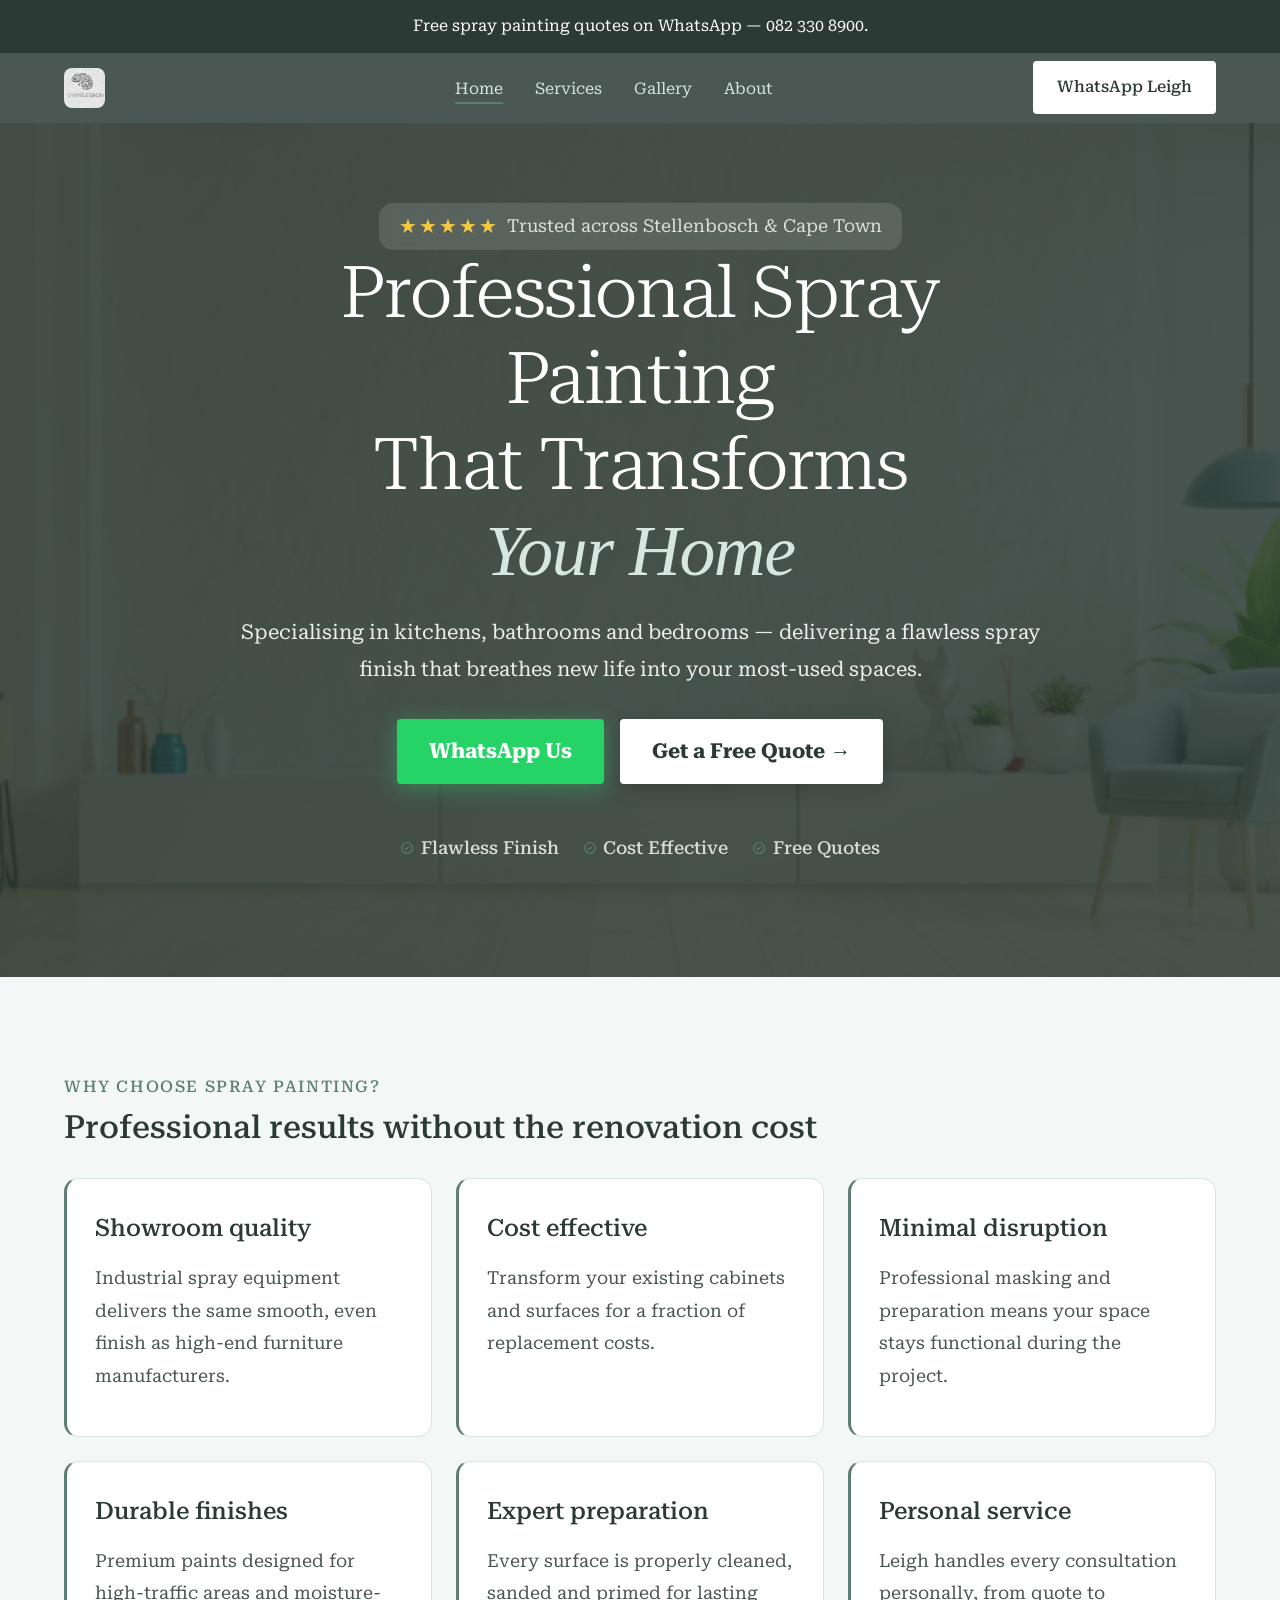
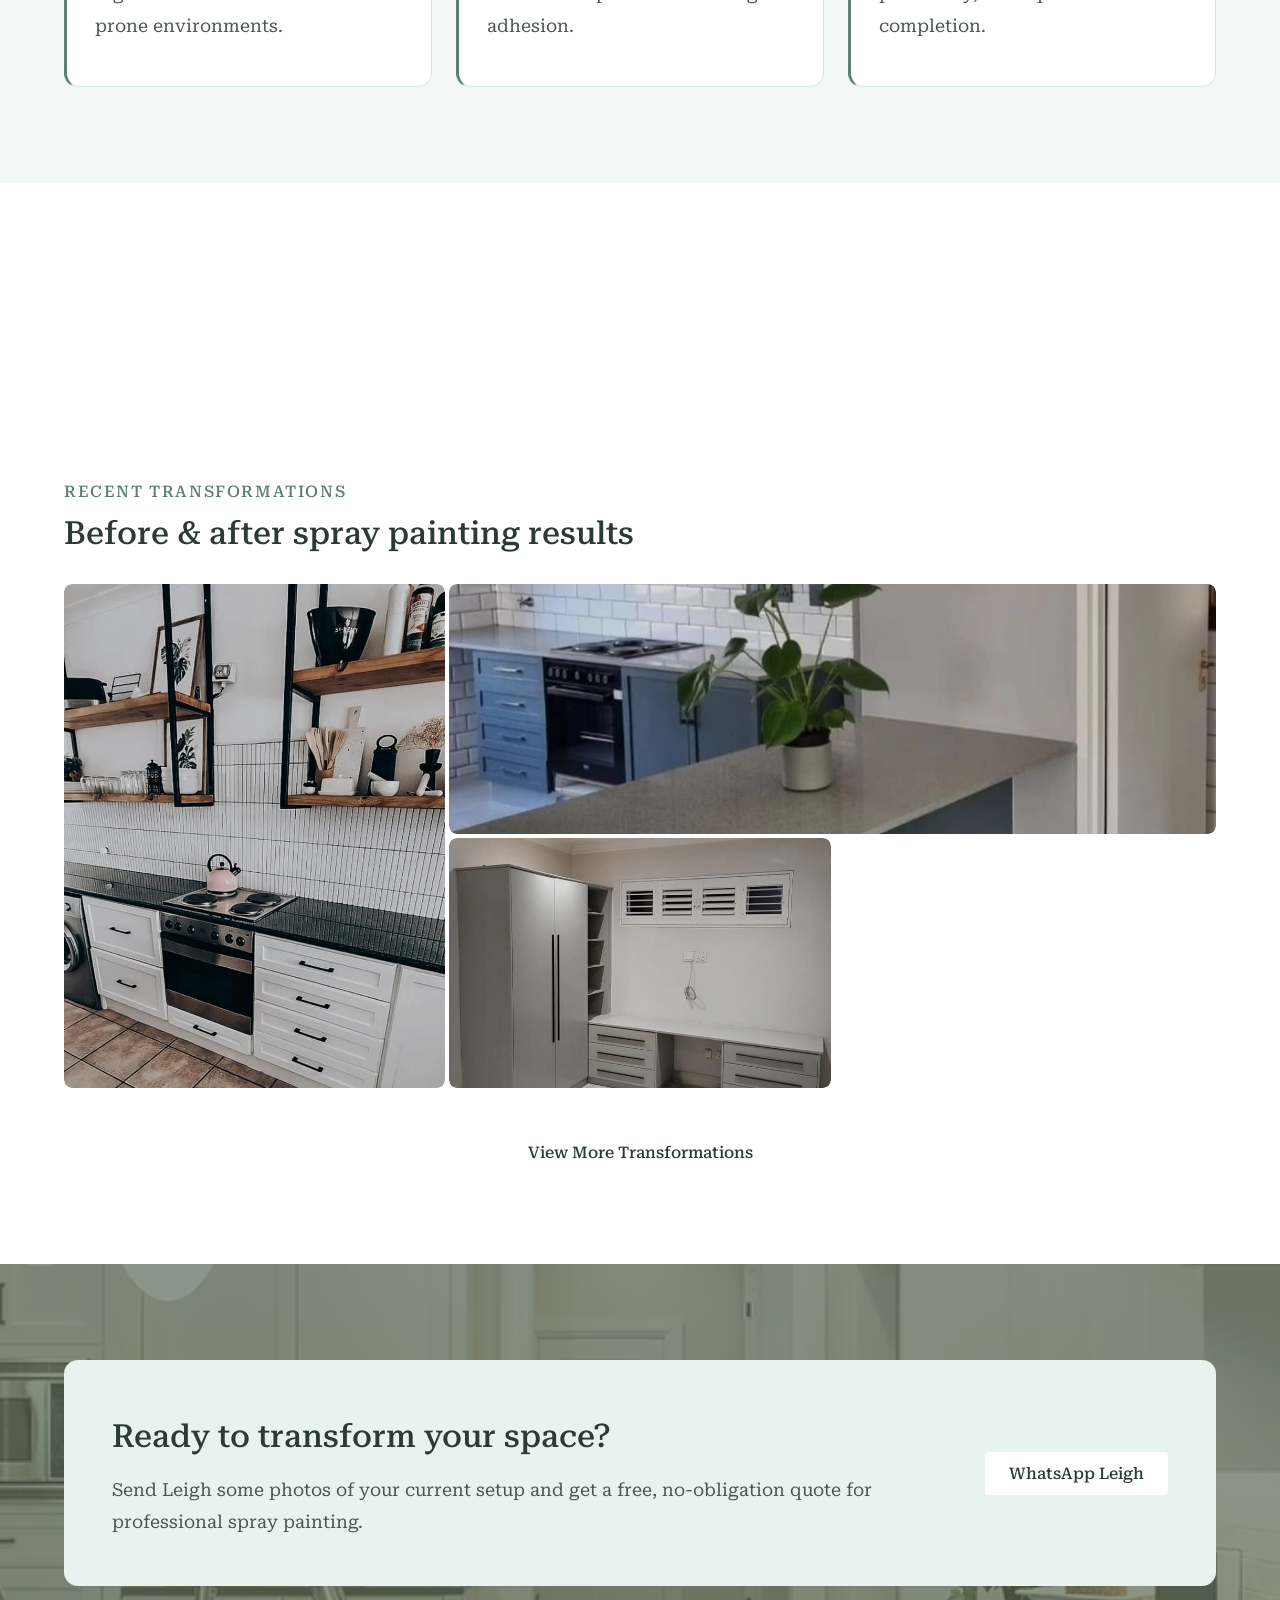
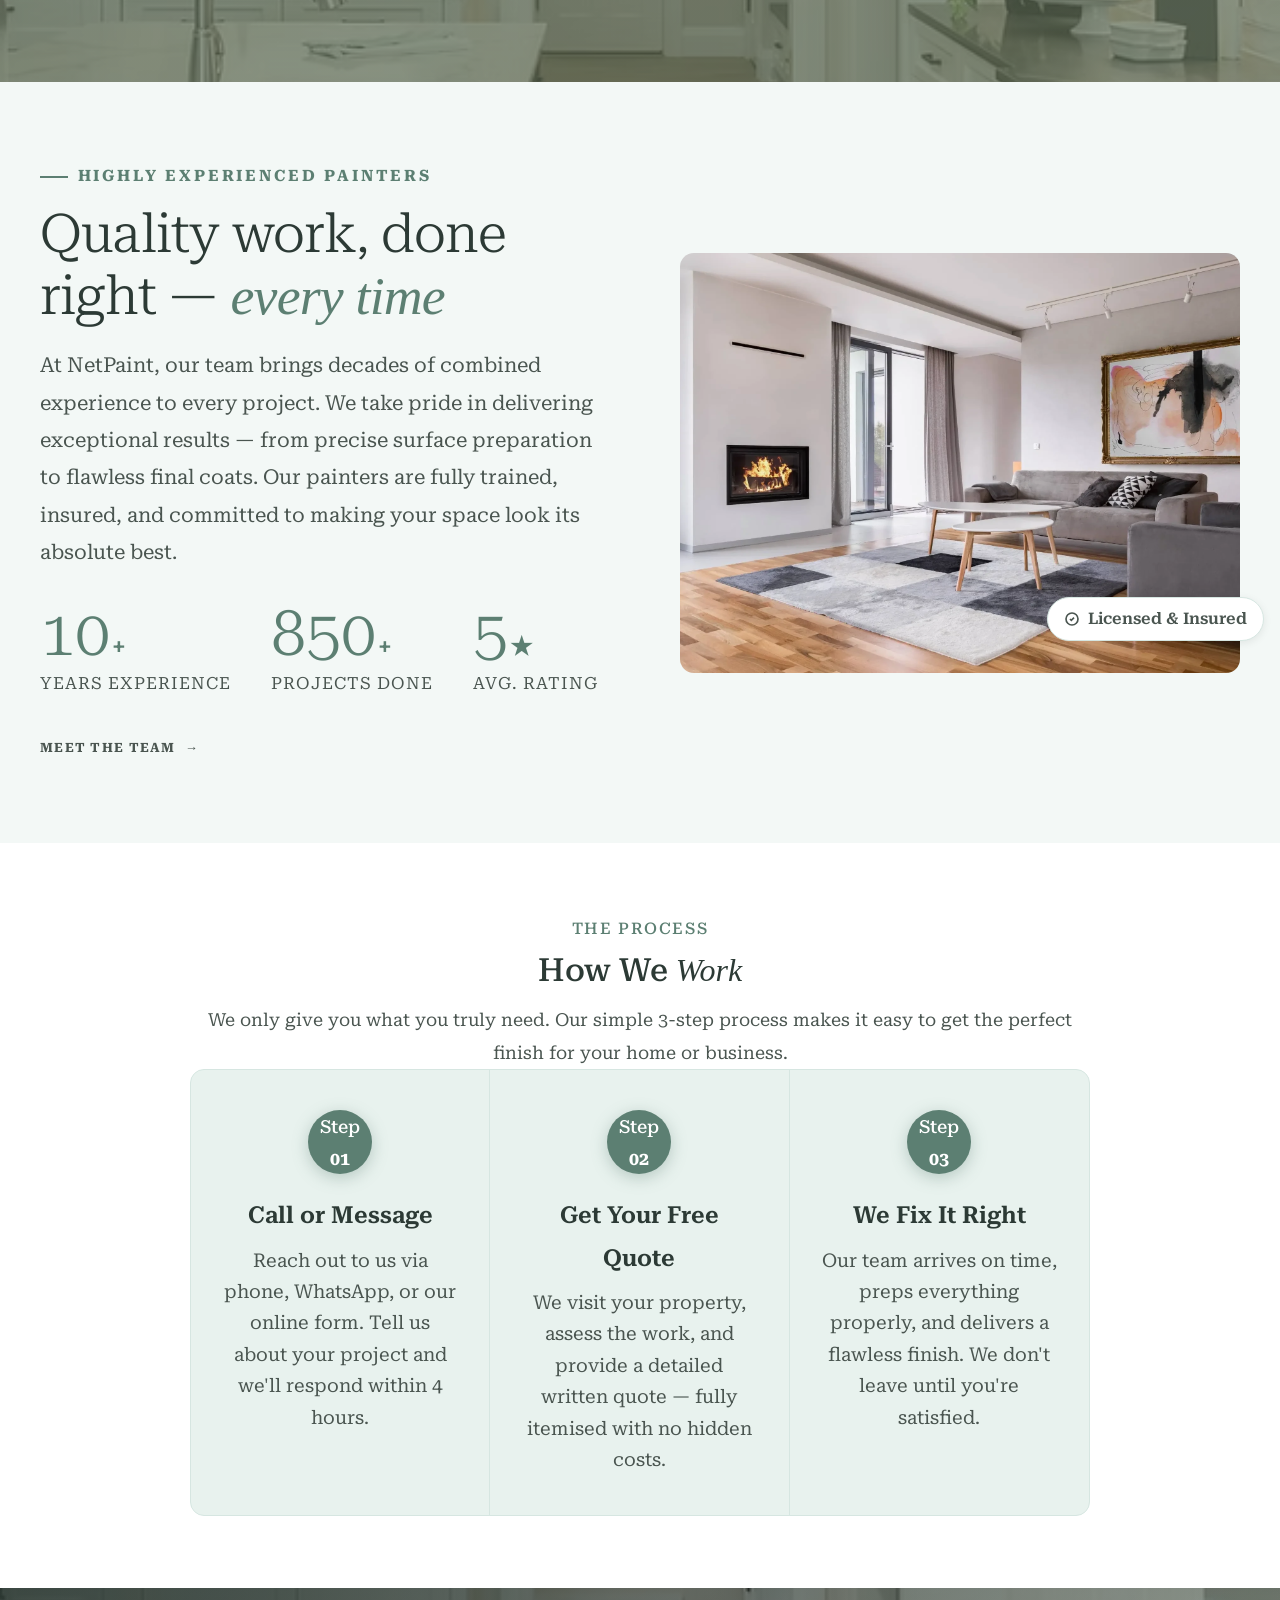
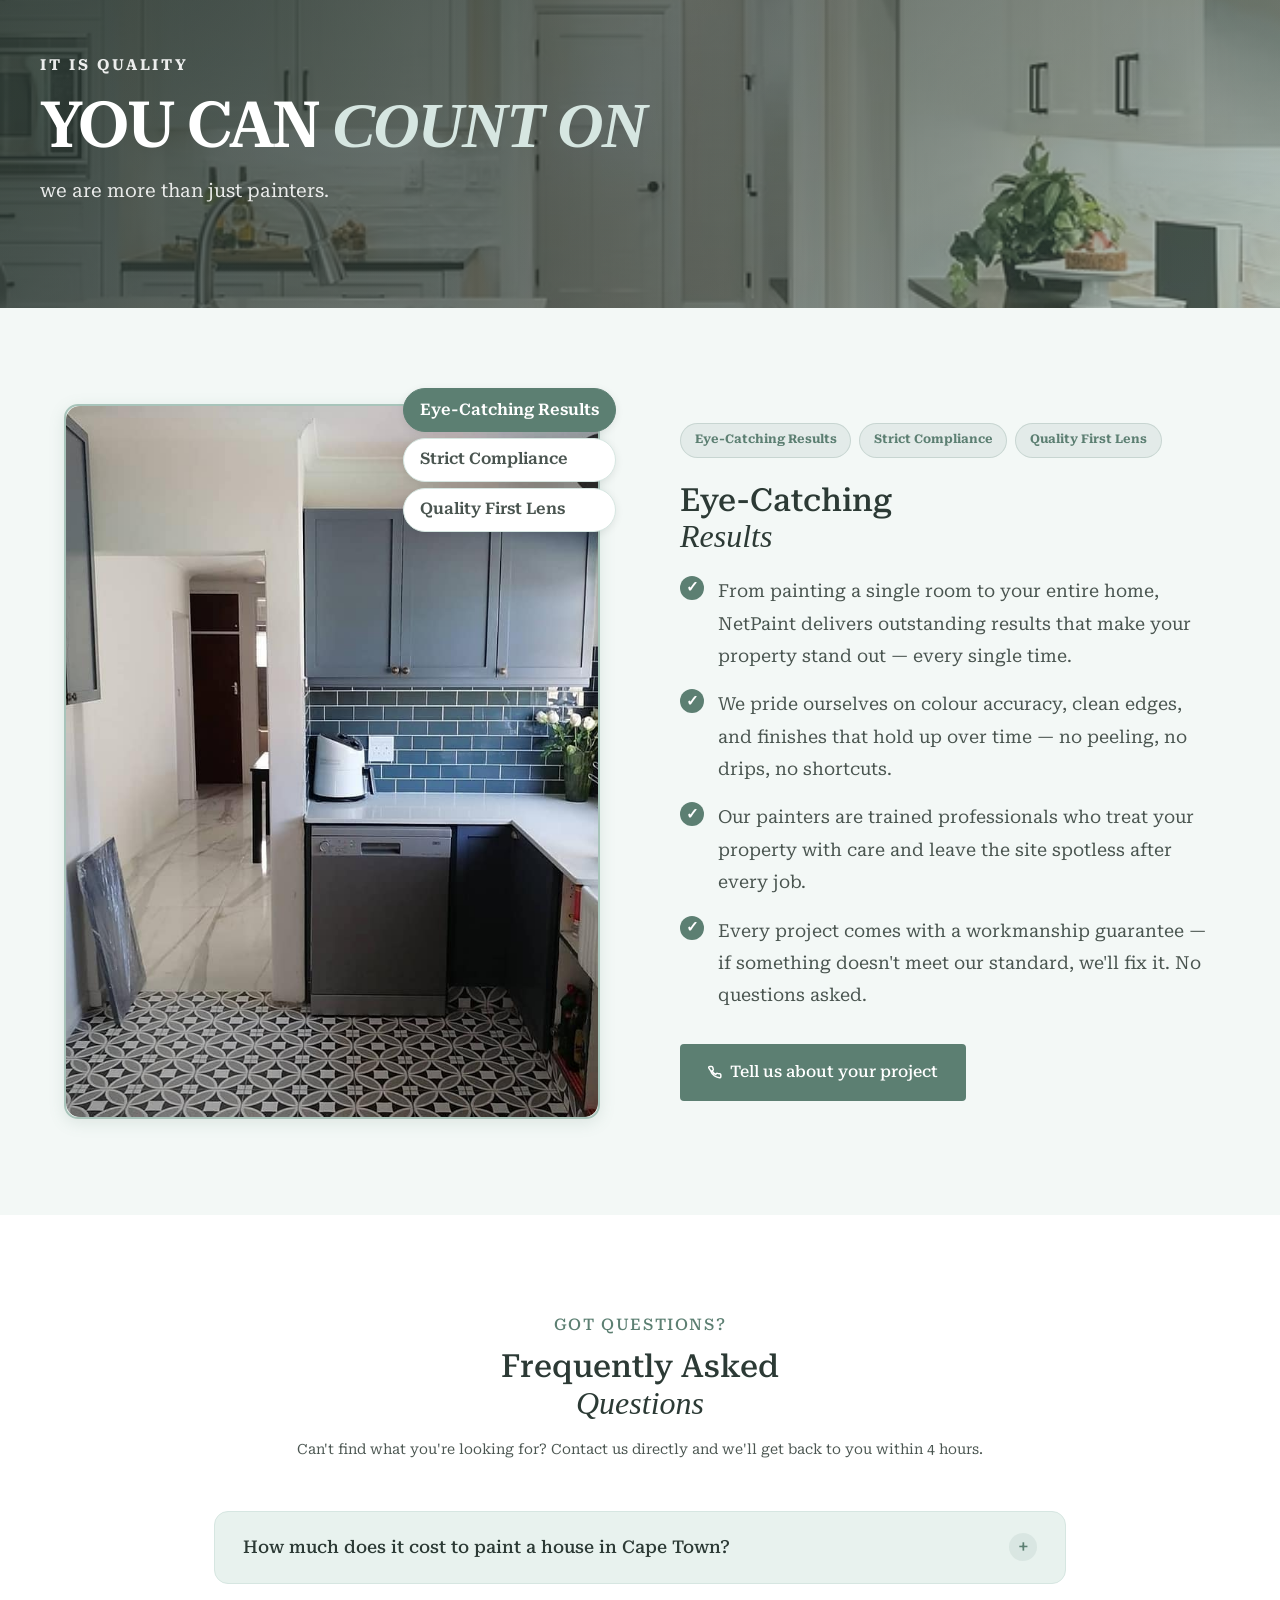
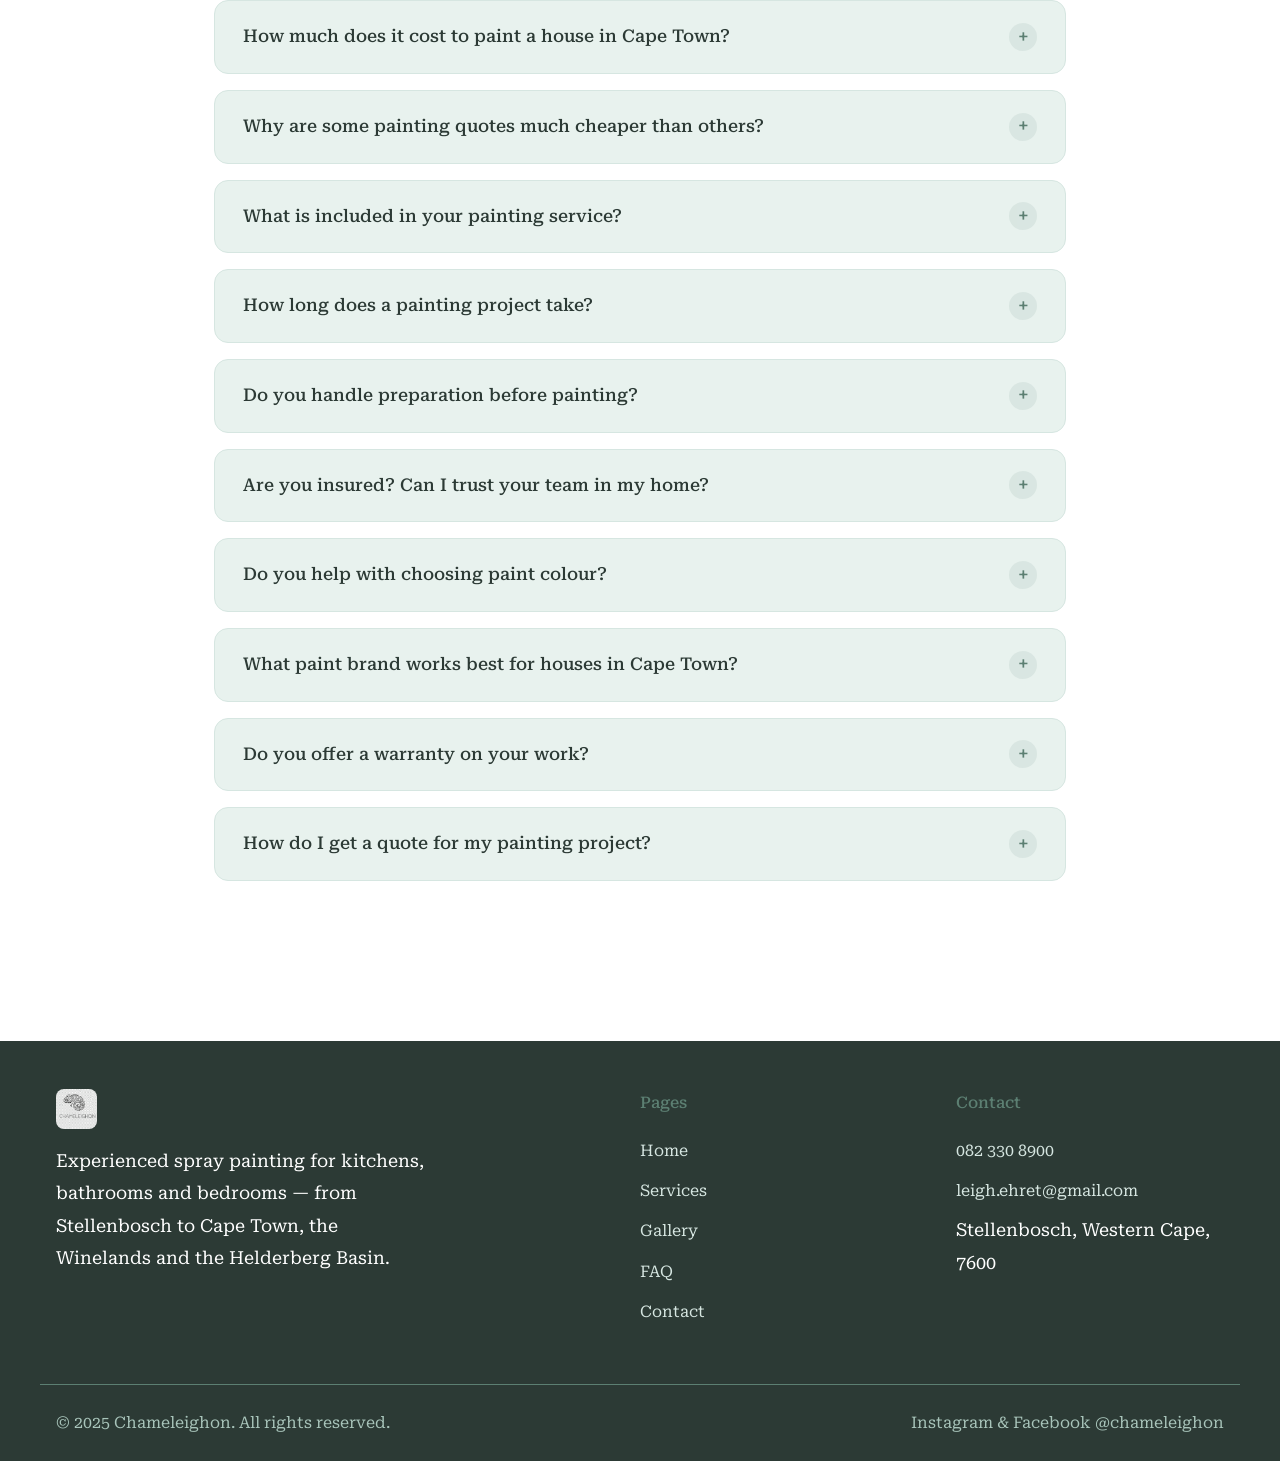
==== commit e2ba20f1: "Updated Demo" ====
--- a/index.html
+++ b/index.html
@@ -170,7 +170,7 @@
         </div>
       </div>
     </section>
-    <section class="section" style="background: var(--color-foam); padding: 96px 0;">
+    <section class="section" style="background: linear-gradient(rgba(92, 107, 92, 0.7), rgba(92, 107, 85, 0.7)), url('/images/inside\ wall\ painting.jpeg') center/cover no-repeat; padding: 96px 0;">
       <div class="container">
         <div class="cta-banner">
           <div>
@@ -178,7 +178,7 @@
             <p>Send Leigh some photos of your current setup and get a free, no-obligation quote for professional spray painting.</p>
           </div>
           <div>
-            <a href="https://wa.me/27823308900?text=Hi%20Leigh%2C%20I%27d%20love%20to%20discuss%20transforming%20my%20space" target="_blank" rel="noopener" class="btn-primary">💬 WhatsApp Leigh</a>
+            <a href="https://wa.me/27823308900?text=Hi%20Leigh%2C%20I%27d%20love%20to%20discuss%20transforming%20my%20space" target="_blank" rel="noopener" class="btn-primary">WhatsApp Leigh</a>
           </div>
         </div>
       </div>
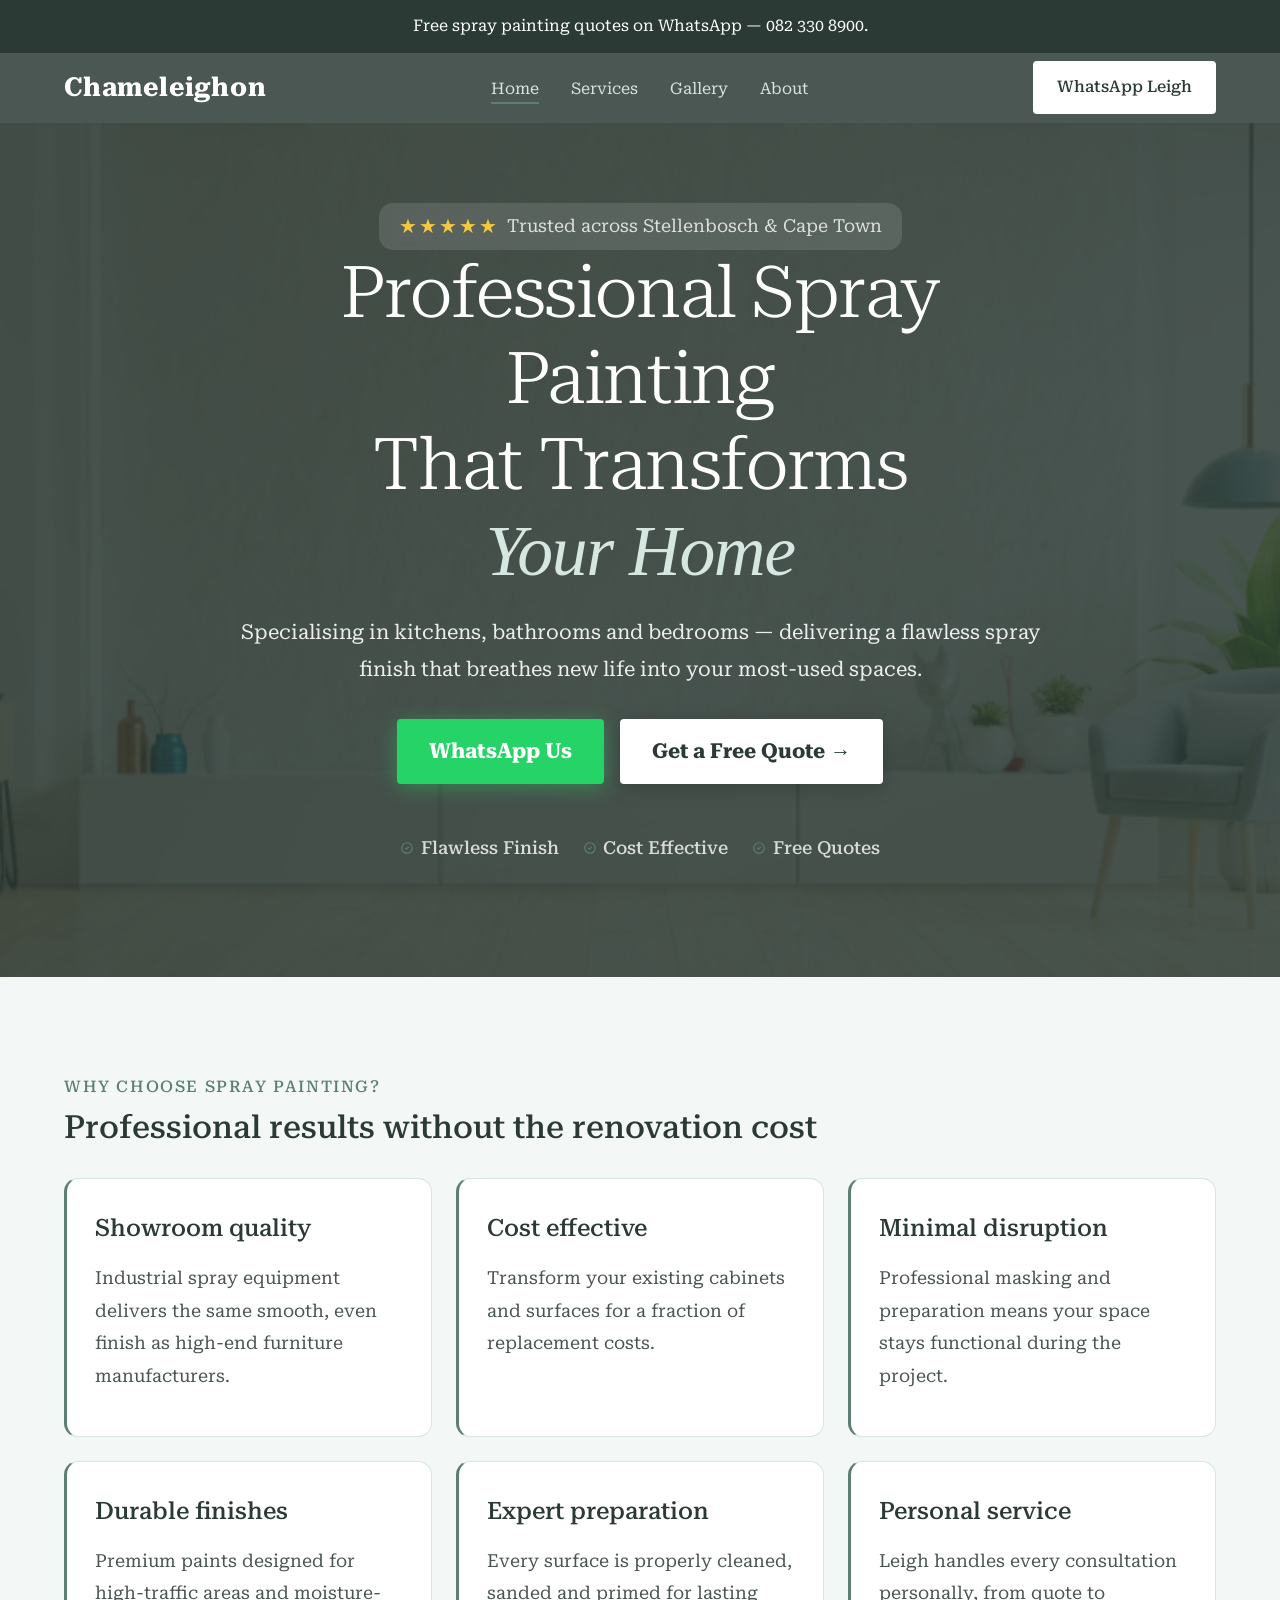
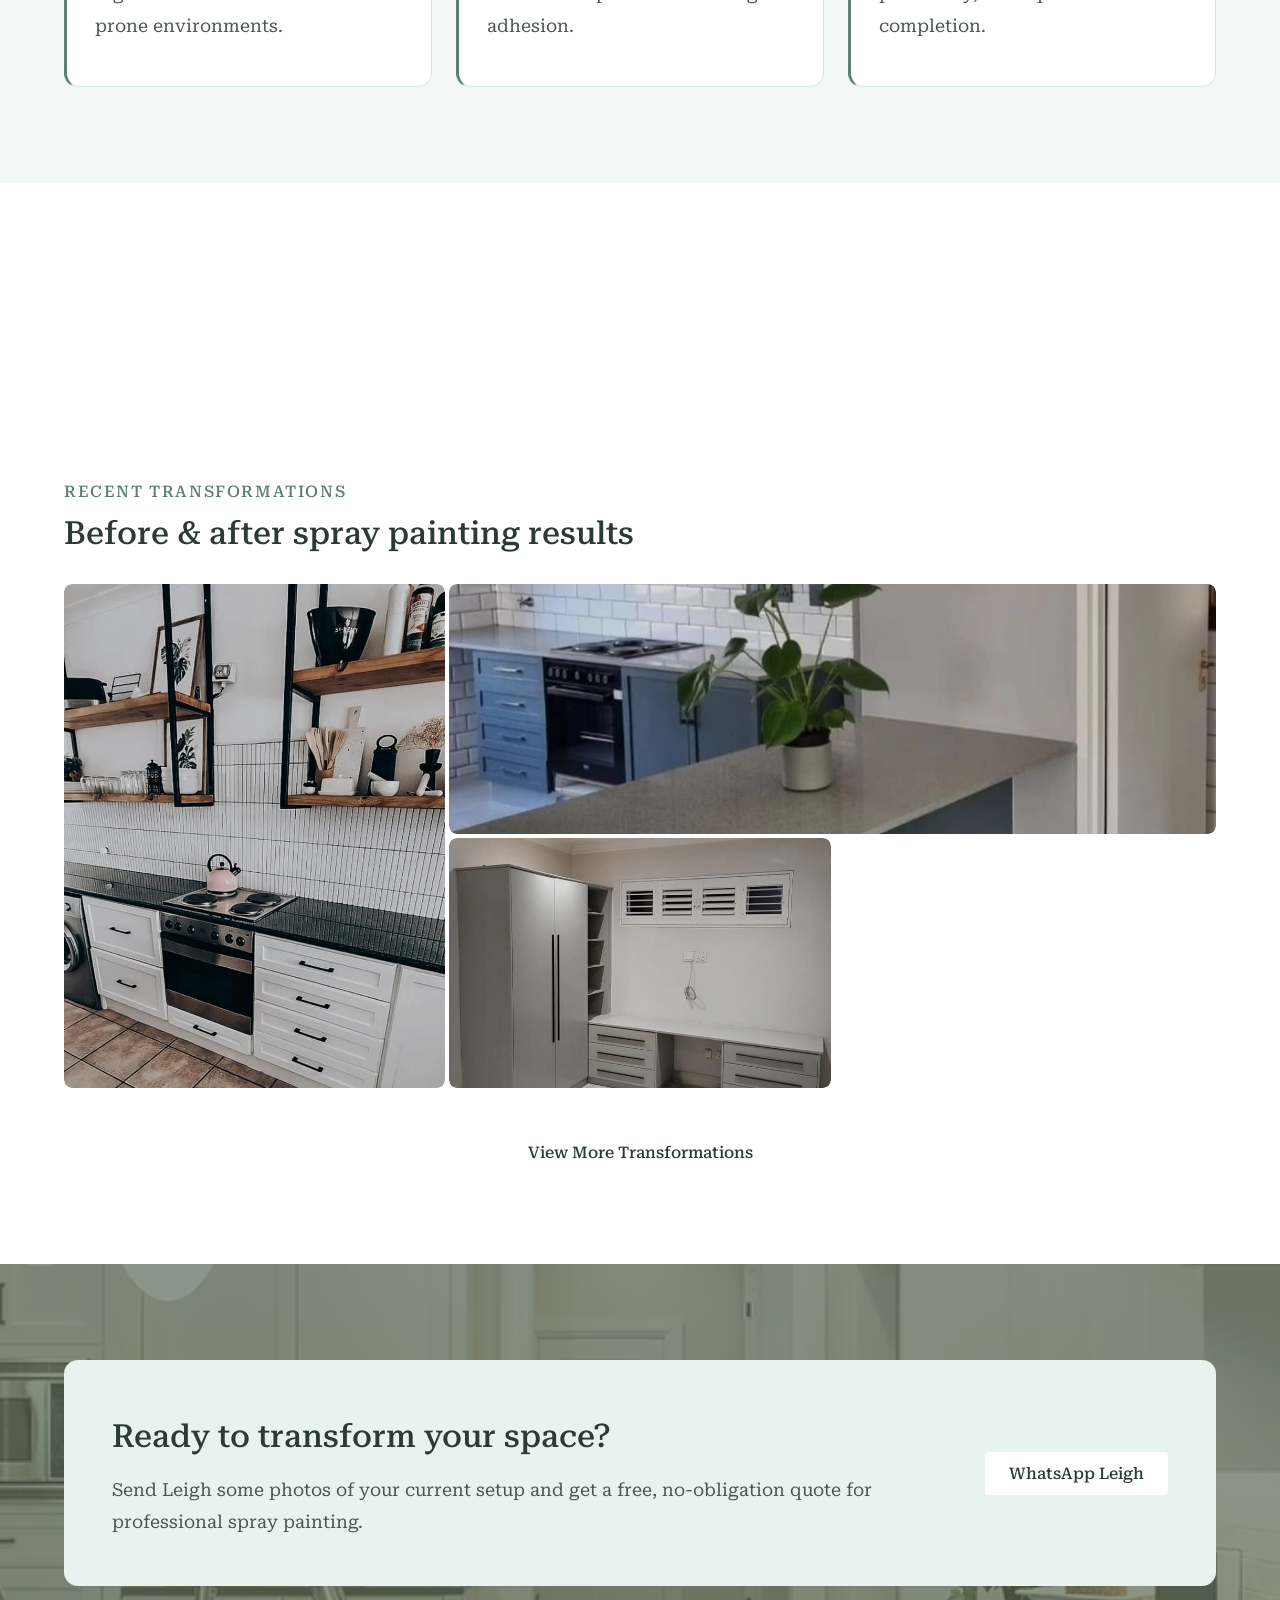
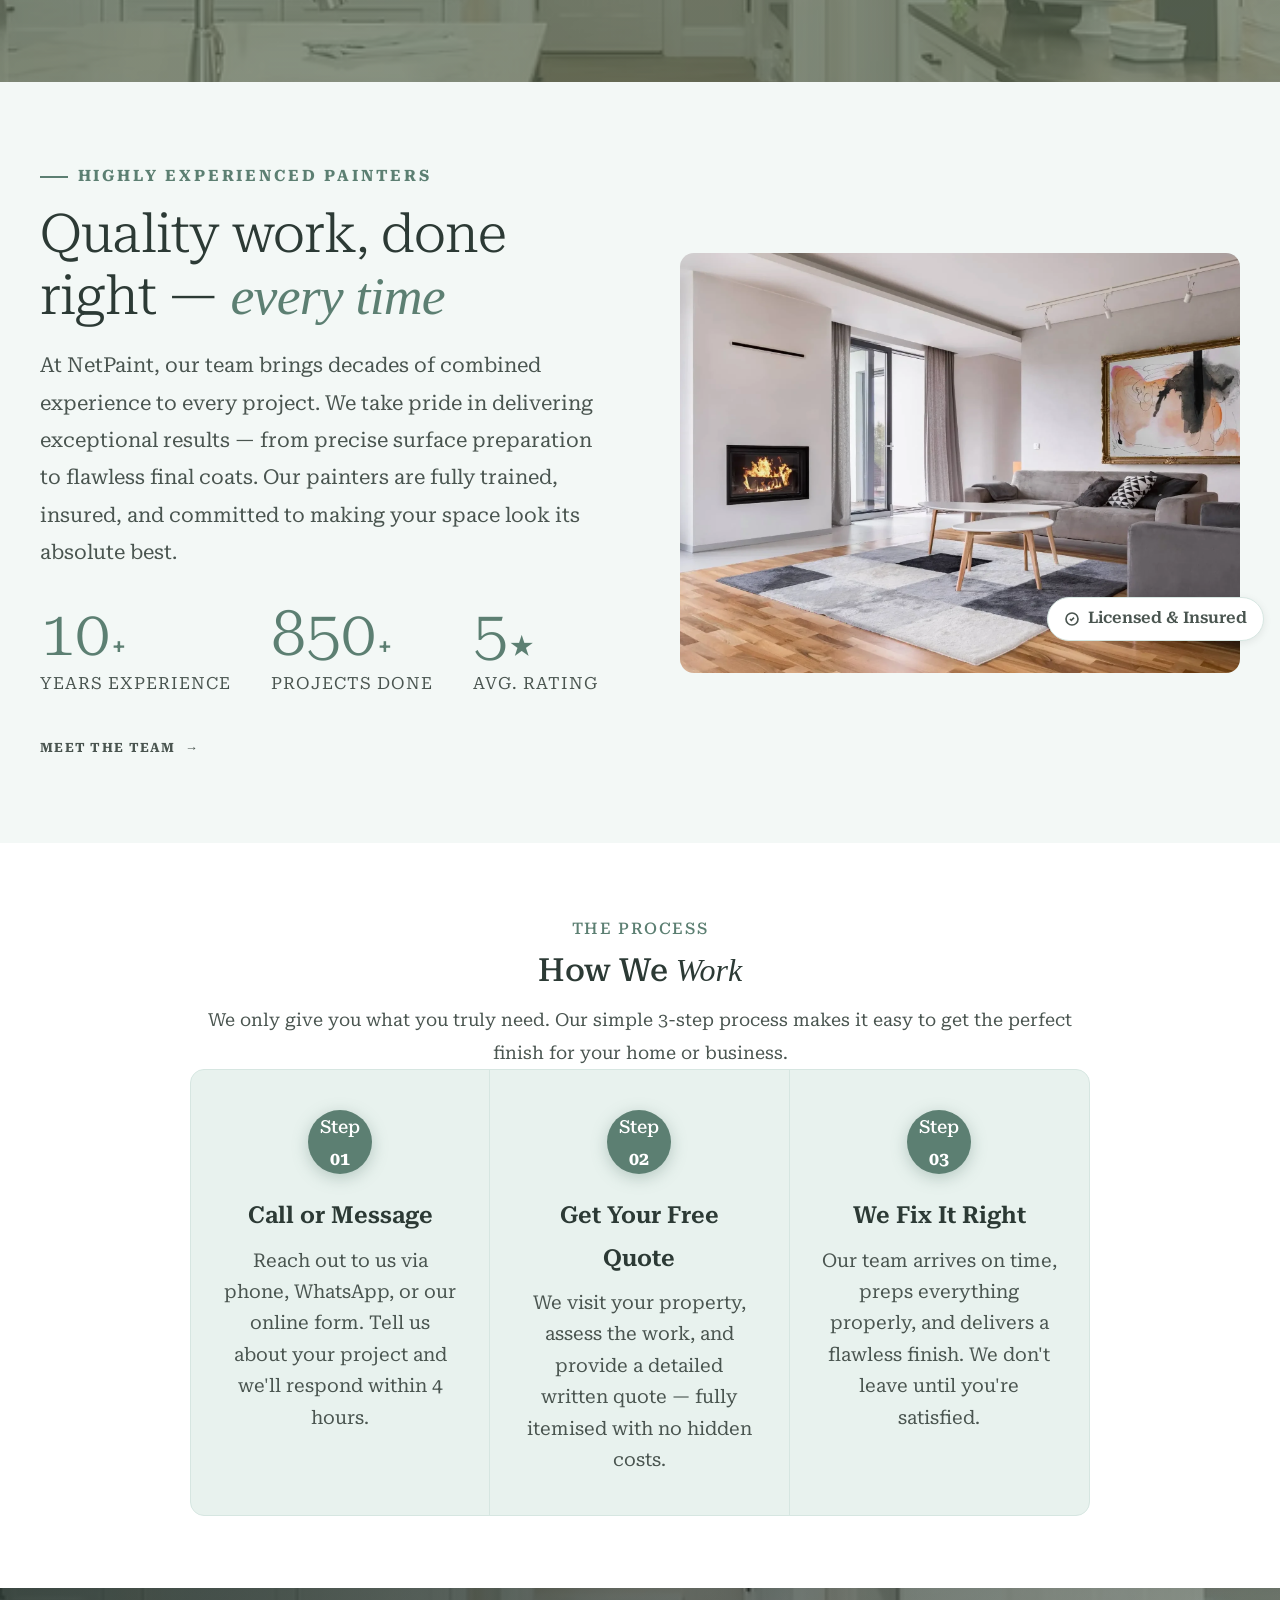
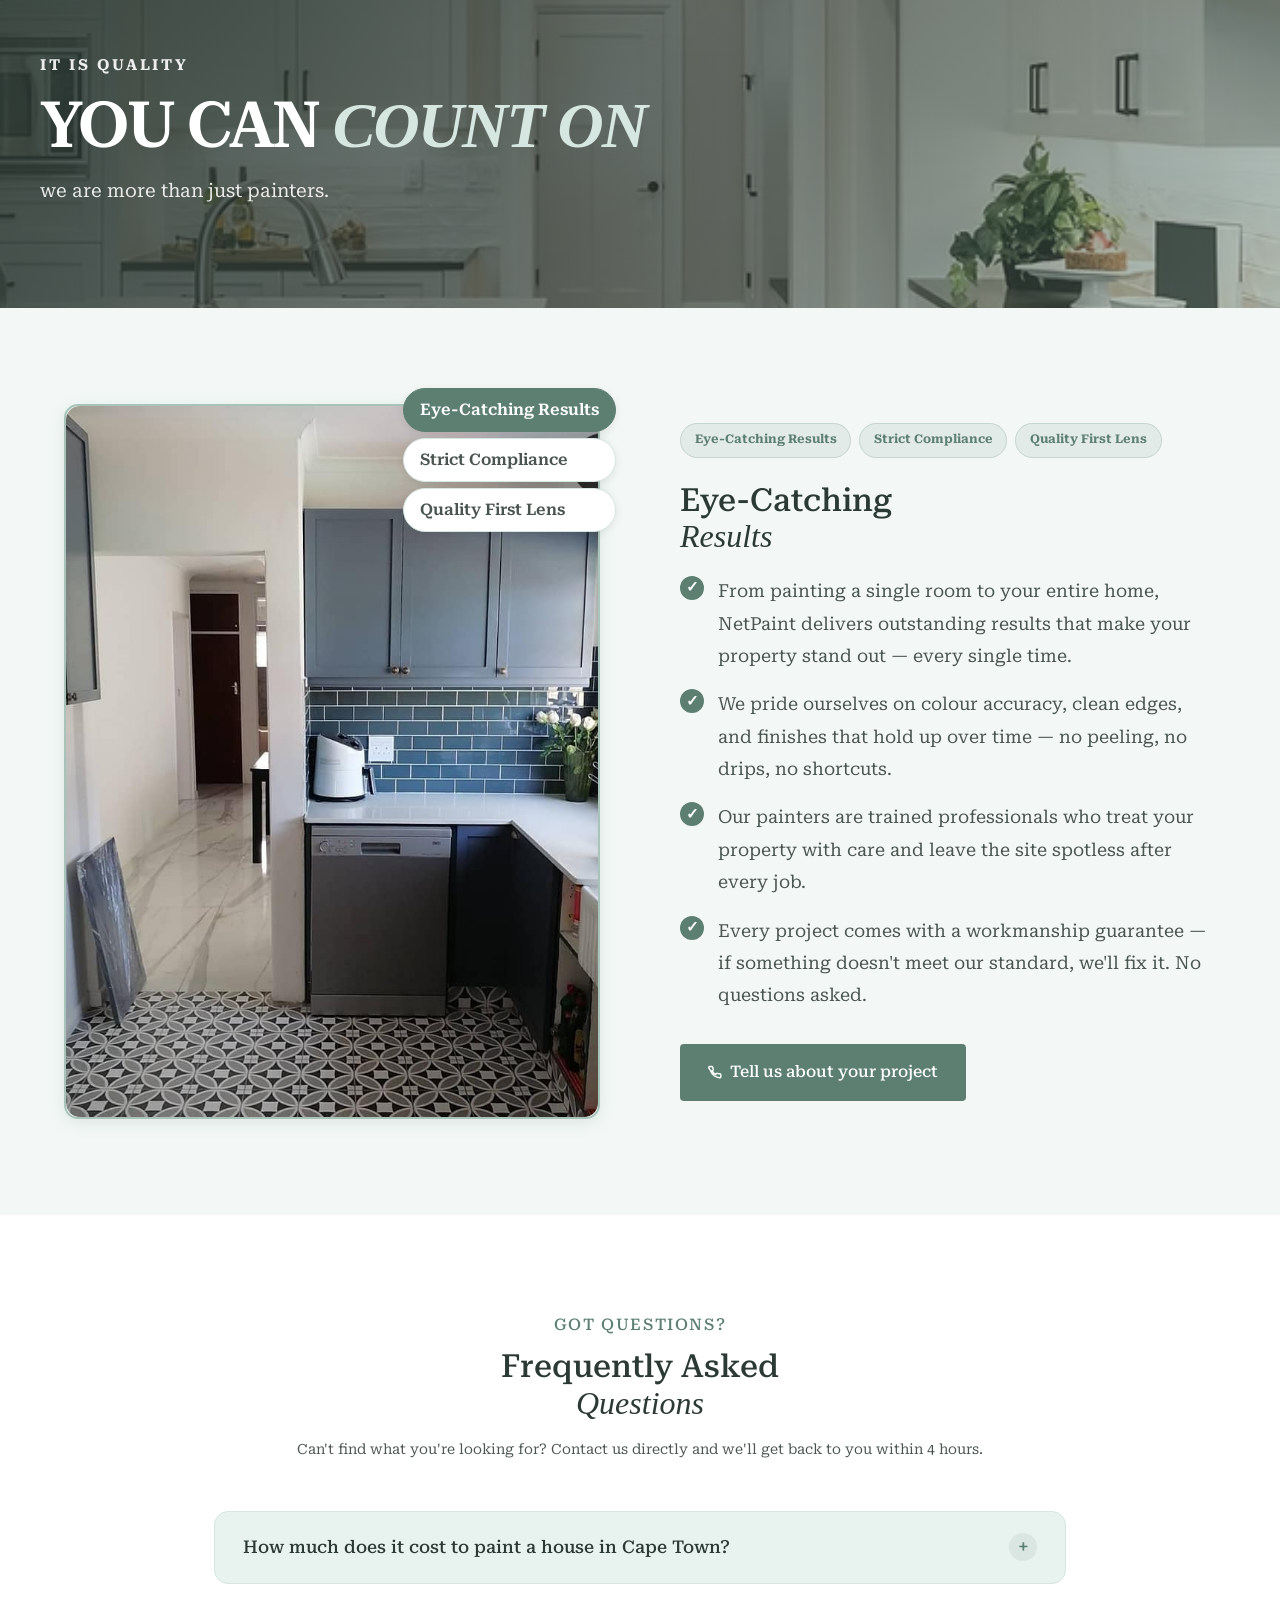
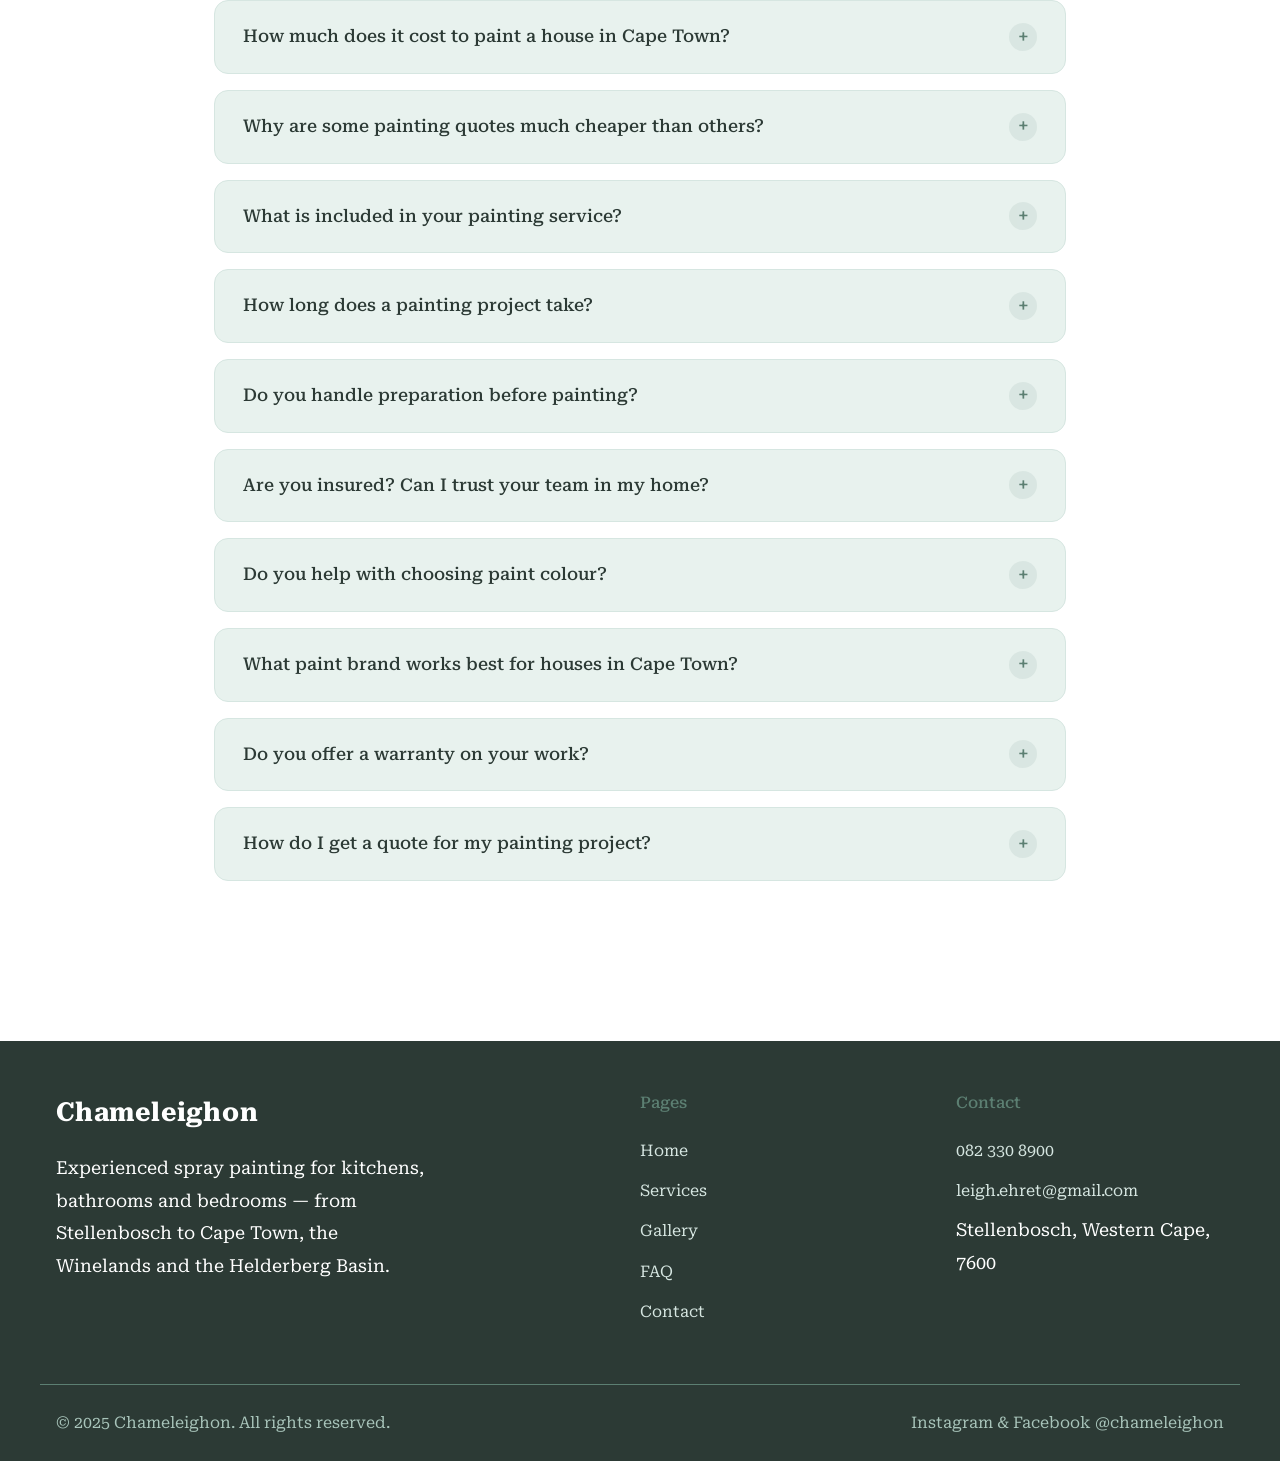
==== commit 0fad707b: "Updated Nav" ====
--- a/index.html
+++ b/index.html
@@ -45,7 +45,7 @@
   <div class="announcement-bar">Free spray painting quotes on WhatsApp — 082 330 8900.</div>
   <header class="site-header">
     <div class="container site-nav">
-      <a href="index.html" class="logo-link"><img src="images/chameleighoon-logo.png" alt="Chameleighon logo"></a>
+      <a href="index.html" class="logo-link"><span class="logo-wordmark">Chameleighon</span></a>
       <nav>
         <ul class="nav-links">
           <li><a href="index.html" class="active">Home</a></li>
@@ -378,7 +378,7 @@
   <footer class="footer">
     <div class="footer-inner container">
       <div>
-        <a href="index.html" class="logo-link"><img src="/images/chameleighoon-logo.png" alt="Chameleighon logo"></a>
+        <a href="index.html" class="logo-link"><span class="logo-wordmark">Chameleighon</span></a>
         <p style="margin-top:1rem;max-width:380px;">Experienced spray painting for kitchens, bathrooms and bedrooms — from Stellenbosch to Cape Town, the Winelands and the Helderberg Basin.</p>
       </div>
       <div>
--- a/css/styles.css
+++ b/css/styles.css
@@ -106,11 +106,22 @@
     font-weight: 600;
     font-family: var(--font-serif);
     min-width: 130px;
+    background: transparent;
 }
 
 .logo-link img {
-    height: 40px;
+    height: 52px;
+    max-height: 60px;
     width: auto;
+    background: transparent;
+}
+
+.logo-wordmark {
+    color: var(--color-white);
+    font-size: 1.65rem;
+    font-weight: 700;
+    letter-spacing: 0.03em;
+    text-transform: none;
 }
 
 
@@ -605,14 +616,29 @@
     }
 
     .site-nav {
-        flex-direction: column;
+        flex-direction: row;
+        align-items: center;
+        justify-content: space-between;
         gap: 1rem;
+        position: relative;
         height: auto;
+    }
+
+    .logo-link {
+        background: transparent;
+        padding: 0;
+    }
+
+    .logo-link img {
+        height: 52px;
+        max-height: 60px;
+        width: auto;
+        background: transparent;
     }
 
     .nav-links {
         margin: 0;
-        justify-content: center;
+        justify-content: flex-end;
         gap: 1.5rem;
     }
 
@@ -648,9 +674,31 @@
         display: flex;
     }
 
+    .site-nav {
+        justify-content: space-between;
+    }
+
     .nav-links {
+        position: absolute;
+        top: 100%;
+        left: 0;
+        right: 0;
+        background: rgba(44, 58, 53, 0.95);
+        backdrop-filter: blur(10px);
         flex-direction: column;
-        gap: 1rem;
+        padding: 1rem 0;
+        display: none;
+        z-index: 100;
+        gap: 0;
+    }
+
+    .nav-links a {
+        padding: 0.75rem 1.5rem;
+        border-bottom: 1px solid rgba(255, 255, 255, 0.1);
+    }
+
+    .nav-links a:last-child {
+        border-bottom: none;
     }
 
     .service-grid,
